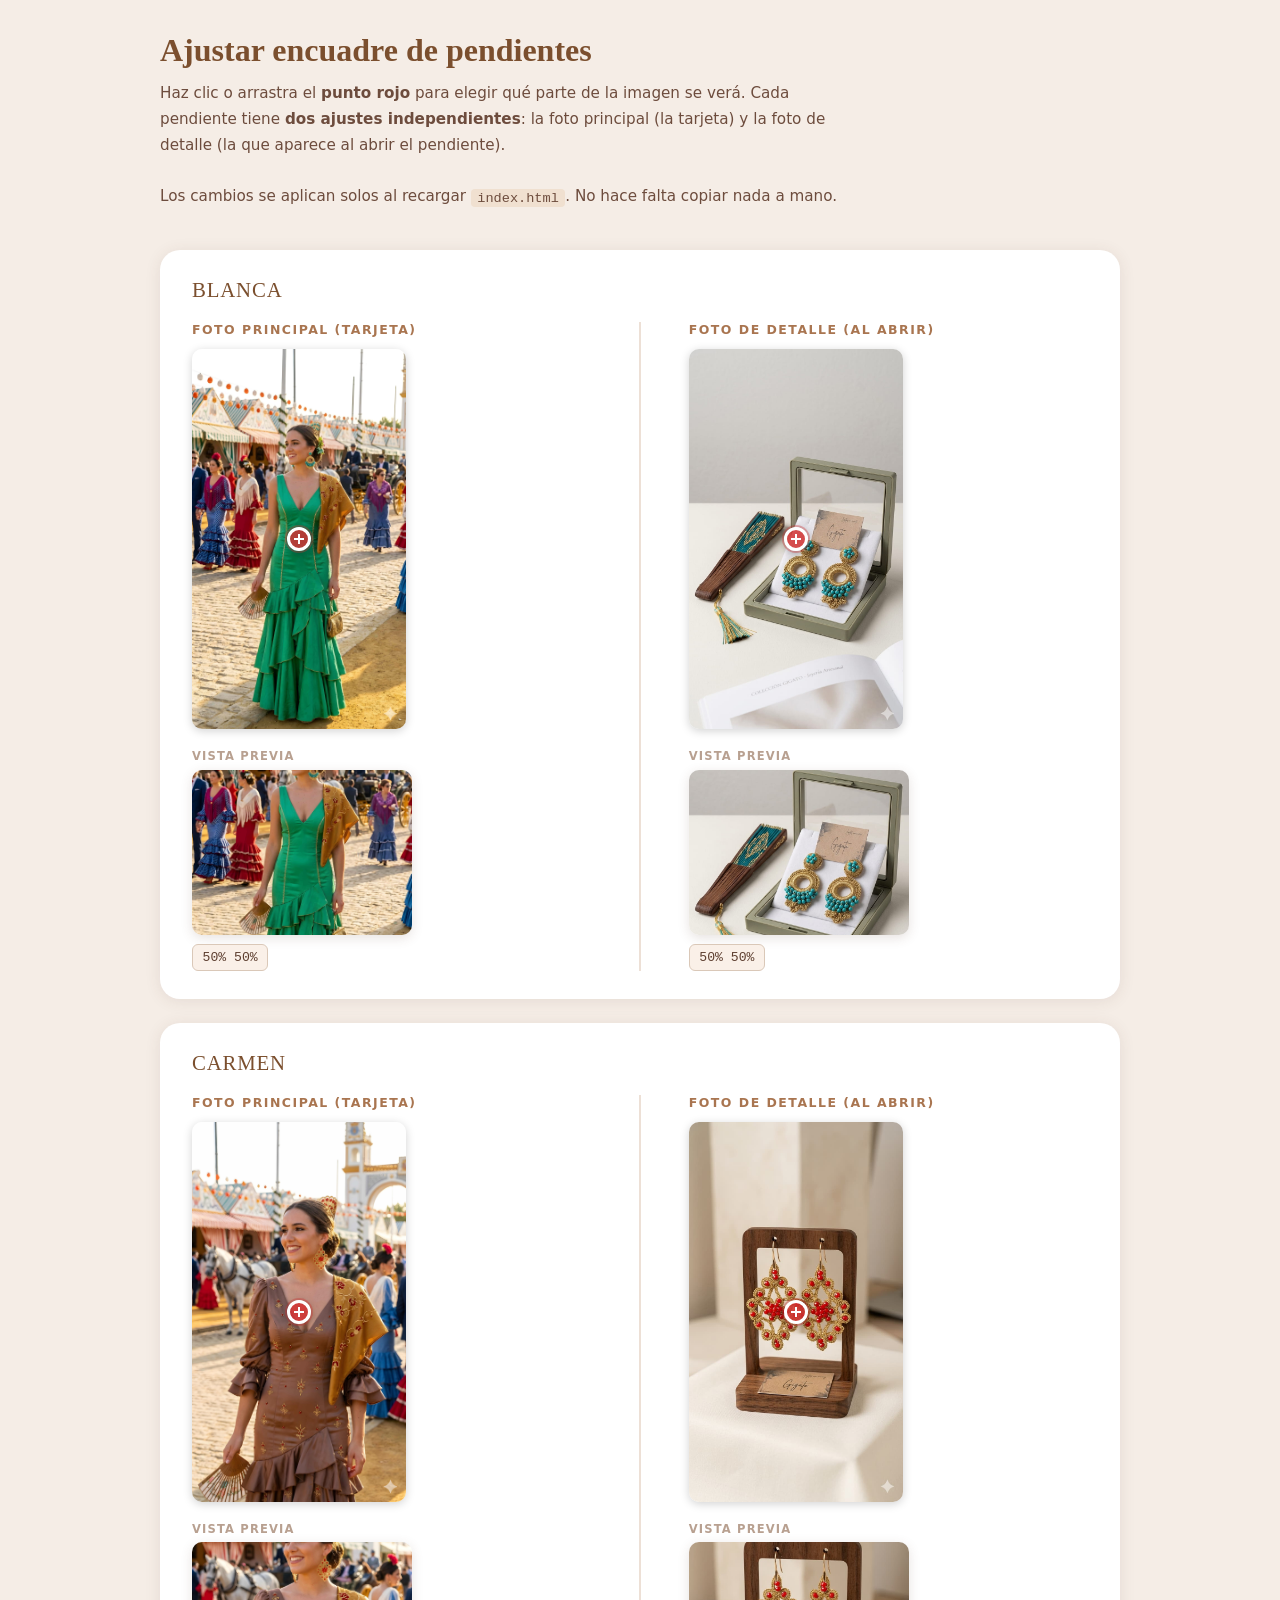
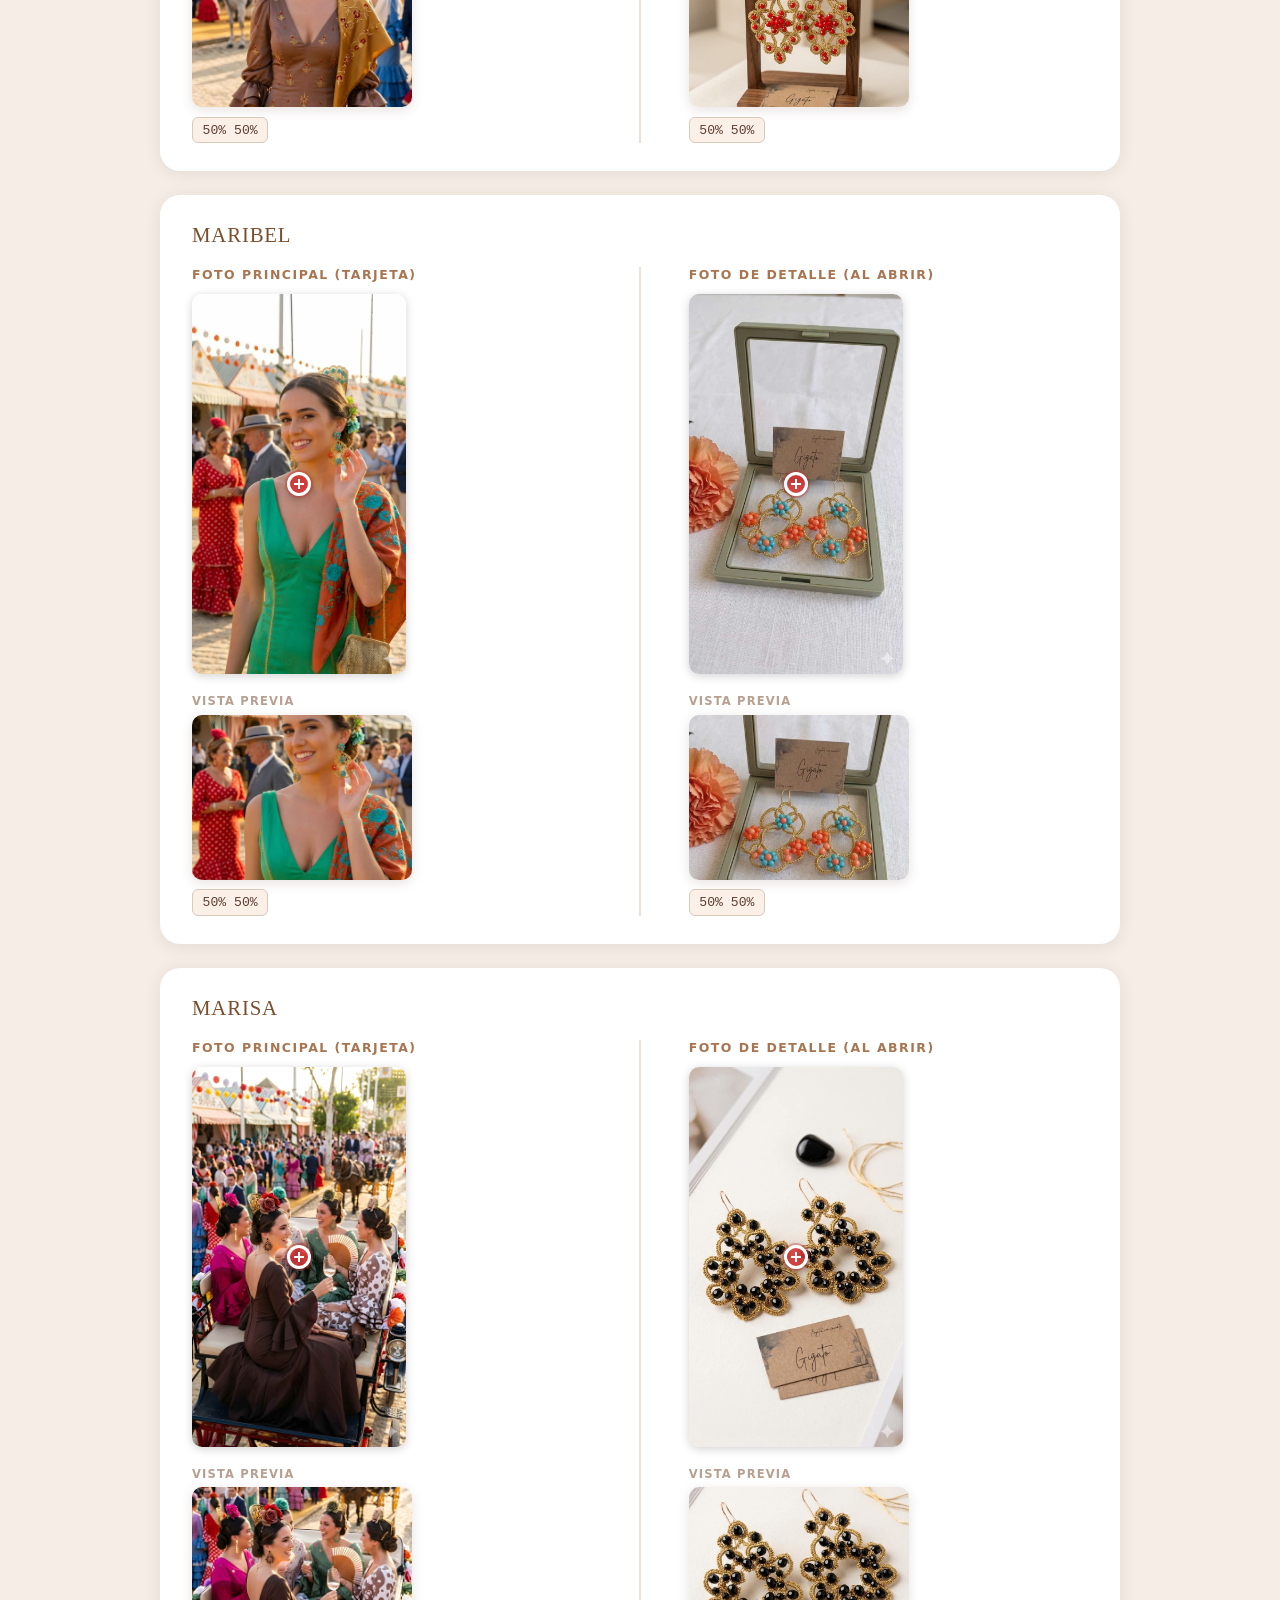
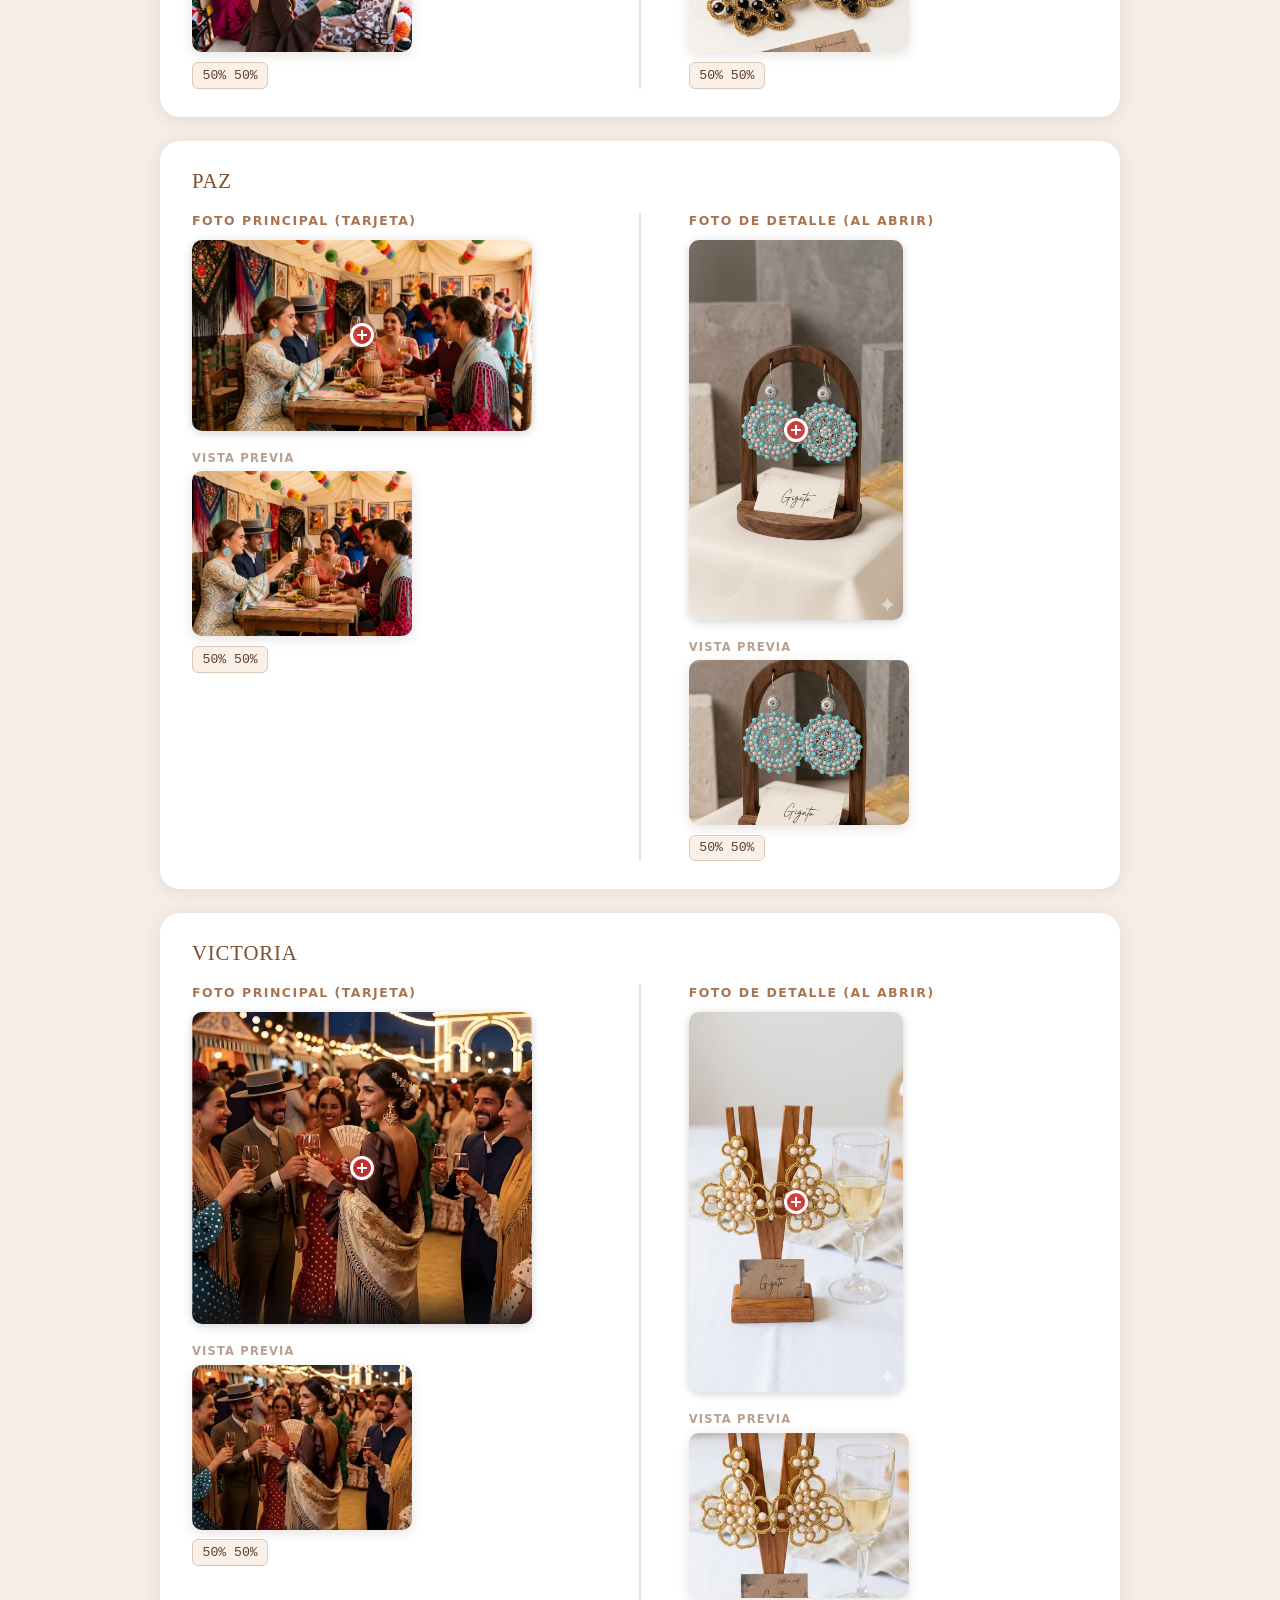
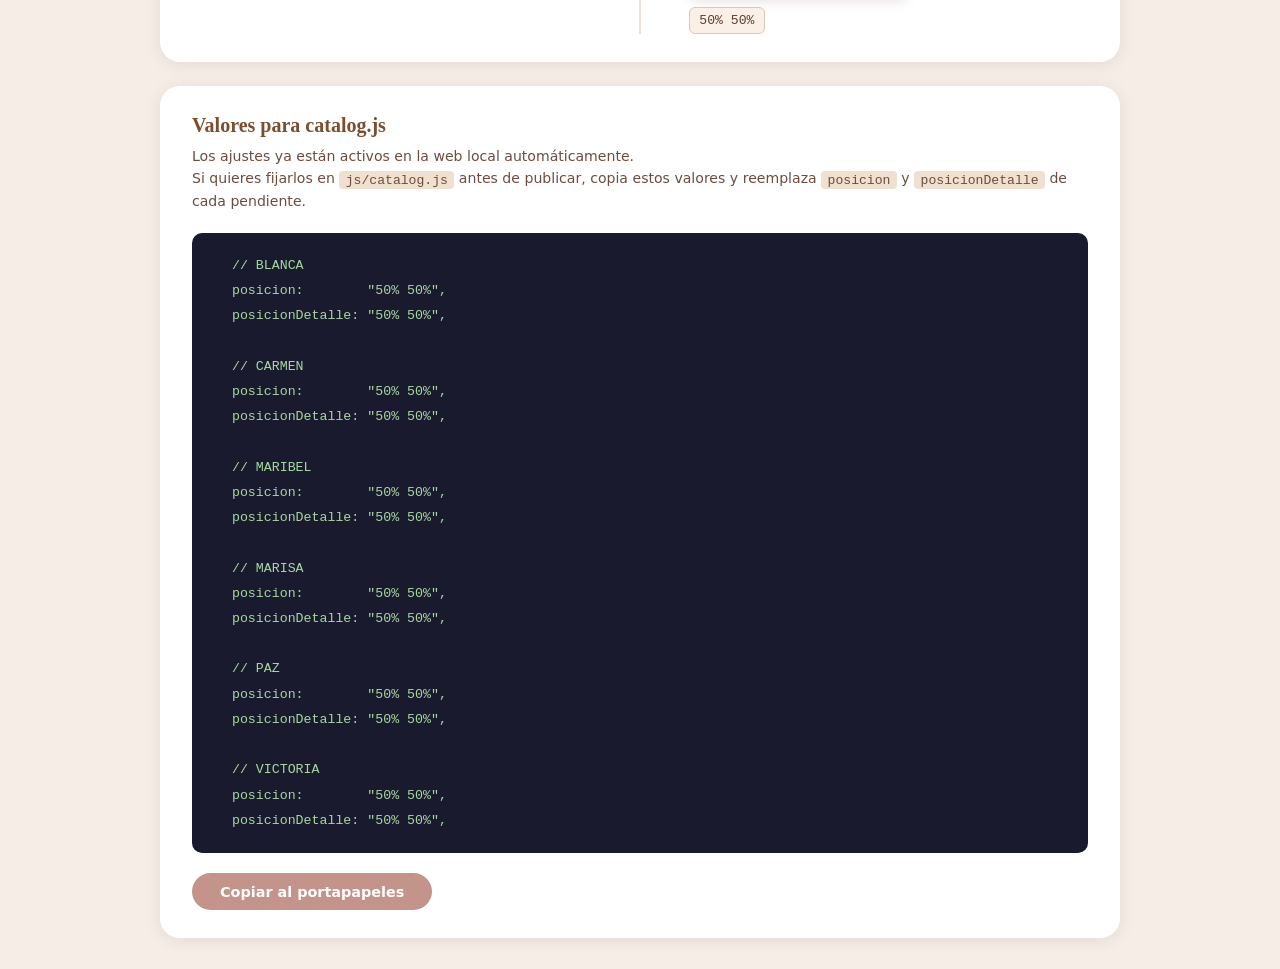
==== ajustar-fotos.html @ 1a67df6b "V1. Añadido pendientes, cambio de precios" ====
<!DOCTYPE html>
<html lang="es">
<head>
  <meta charset="UTF-8" />
  <meta name="viewport" content="width=device-width, initial-scale=1.0" />
  <title>Ajustar encuadre — Pendientes</title>
  <style>
    * { box-sizing: border-box; margin: 0; padding: 0; }

    body {
      font-family: system-ui, -apple-system, sans-serif;
      background: #f5ede6;
      color: #3a2416;
      padding: 2rem 1.5rem;
    }

    .cabecera {
      max-width: 960px;
      margin: 0 auto 2.5rem;
    }
    .cabecera h1 {
      font-family: Georgia, serif;
      font-size: 2rem;
      color: #7b4f2e;
      margin-bottom: 0.75rem;
    }
    .cabecera p {
      color: #6d4c3d;
      font-size: 0.95rem;
      line-height: 1.7;
      max-width: 680px;
    }
    .cabecera code {
      background: #f0e0d0;
      padding: 0.1rem 0.4rem;
      border-radius: 4px;
      font-size: 0.85rem;
    }

    /* ── Bloque por pendiente ──────────────────────────────── */
    .pendiente-bloque {
      background: white;
      border-radius: 20px;
      padding: 1.75rem 2rem;
      margin: 0 auto 1.5rem;
      max-width: 960px;
      box-shadow: 0 2px 16px rgba(92,61,46,0.1);
    }
    .pendiente-nombre {
      font-family: Georgia, serif;
      font-size: 1.3rem;
      color: #7b4f2e;
      margin-bottom: 1.25rem;
      letter-spacing: 0.04em;
    }

    /* Fila de las dos imágenes */
    .imagenes-fila {
      display: flex;
      gap: 2.5rem;
      flex-wrap: wrap;
    }
    .imagen-bloque {
      flex: 1;
      min-width: 260px;
    }
    .imagen-titulo {
      font-size: 0.78rem;
      font-weight: 700;
      text-transform: uppercase;
      letter-spacing: 0.12em;
      color: #a97550;
      margin-bottom: 0.75rem;
    }

    /* Layout focal + preview en columna */
    .imagen-layout {
      display: flex;
      gap: 1.25rem;
      align-items: flex-start;
      flex-wrap: wrap;
    }

    /* Área de enfoque */
    .focal-area {
      position: relative;
      cursor: crosshair;
      border-radius: 10px;
      overflow: hidden;
      box-shadow: 0 2px 10px rgba(0,0,0,0.18);
      display: inline-block;
      user-select: none;
      flex-shrink: 0;
    }
    .focal-area img {
      display: block;
      max-width: 340px;
      max-height: 380px;
      width: auto;
      height: auto;
      pointer-events: none;
      user-select: none;
      -webkit-user-drag: none;
    }
    .focal-point {
      position: absolute;
      width: 24px;
      height: 24px;
      border-radius: 50%;
      background: rgba(210, 50, 50, 0.85);
      border: 3px solid white;
      box-shadow: 0 0 0 2px rgba(210,50,50,0.35), 0 2px 8px rgba(0,0,0,0.35);
      transform: translate(-50%, -50%);
      pointer-events: none;
    }
    .focal-point::before,
    .focal-point::after {
      content: '';
      position: absolute;
      background: white;
      top: 50%; left: 50%;
    }
    .focal-point::before { width: 2px; height: 10px; transform: translate(-50%,-50%); }
    .focal-point::after  { width: 10px; height: 2px; transform: translate(-50%,-50%); }

    /* Vista previa */
    .preview-col { flex-shrink: 0; }
    .preview-label {
      font-size: 0.72rem;
      font-weight: 700;
      text-transform: uppercase;
      letter-spacing: 0.1em;
      color: #b8a090;
      margin-bottom: 0.4rem;
    }
    .preview-card {
      width: 220px;
      height: 165px; /* 4:3 */
      border-radius: 10px;
      overflow: hidden;
      box-shadow: 0 3px 12px rgba(92,61,46,0.15);
    }
    .preview-card img {
      width: 100%;
      height: 100%;
      object-fit: cover;
      pointer-events: none;
      -webkit-user-drag: none;
    }
    .valor-display {
      margin-top: 0.6rem;
      font-family: 'Courier New', monospace;
      font-size: 0.82rem;
      background: #faf0e8;
      border: 1.5px solid #dac8b8;
      padding: 0.3rem 0.6rem;
      border-radius: 6px;
      color: #5c3d2e;
      display: inline-block;
    }

    /* ── Panel de exportación ──────────────────────────────── */
    .export-panel {
      background: white;
      border-radius: 20px;
      padding: 1.75rem 2rem;
      max-width: 960px;
      margin: 0 auto;
      box-shadow: 0 2px 16px rgba(92,61,46,0.1);
    }
    .export-panel h2 {
      font-family: Georgia, serif;
      color: #7b4f2e;
      font-size: 1.25rem;
      margin-bottom: 0.5rem;
    }
    .export-panel .nota {
      color: #6d4c3d;
      font-size: 0.88rem;
      line-height: 1.6;
      margin-bottom: 1.25rem;
    }
    .export-panel .nota code {
      background: #f0e0d0;
      padding: 0.1rem 0.4rem;
      border-radius: 4px;
      font-size: 0.82rem;
    }
    pre {
      background: #1a1a2e;
      color: #a8d8a0;
      padding: 1.25rem 1.5rem;
      border-radius: 10px;
      font-family: 'Courier New', monospace;
      font-size: 0.83rem;
      line-height: 1.9;
      overflow-x: auto;
      margin-bottom: 1.25rem;
    }
    .btn-copiar {
      background: #c4948a;
      color: white;
      border: none;
      padding: 0.65rem 1.75rem;
      border-radius: 50px;
      font-size: 0.9rem;
      font-weight: 600;
      cursor: pointer;
      transition: background 0.2s;
      font-family: inherit;
    }
    .btn-copiar:hover { background: #7b4f2e; }
    .btn-copiar.copiado { background: #4caa6e; }

    .divisor {
      border: none;
      border-top: 1.5px solid #ede0d6;
      margin: 1.5rem 0;
    }
  </style>
</head>
<body>

  <div class="cabecera">
    <h1>Ajustar encuadre de pendientes</h1>
    <p>
      Haz clic o arrastra el <strong>punto rojo</strong> para elegir qué parte de la imagen se verá.
      Cada pendiente tiene <strong>dos ajustes independientes</strong>: la foto principal (la tarjeta)
      y la foto de detalle (la que aparece al abrir el pendiente).<br><br>
      Los cambios se aplican solos al recargar <code>index.html</code>. No hace falta copiar nada a mano.
    </p>
  </div>

  <div id="contenedor"></div>

  <div class="export-panel">
    <h2>Valores para catalog.js</h2>
    <p class="nota">
      Los ajustes ya están activos en la web local automáticamente.<br>
      Si quieres fijarlos en <code>js/catalog.js</code> antes de publicar,
      copia estos valores y reemplaza <code>posicion</code> y <code>posicionDetalle</code> de cada pendiente.
    </p>
    <pre id="export-pre"></pre>
    <button class="btn-copiar" id="btn-copiar" onclick="copiarValores()">
      Copiar al portapapeles
    </button>
  </div>

  <script>
    const PENDIENTES = [
      { id: "blanca",   nombre: "BLANCA",
        main:    "images/pendientes/P.Blanca-main.jpg",
        detalle: "images/pendientes/P.Blanca-detalle.jpg" },
      { id: "carmen",   nombre: "CARMEN",
        main:    "images/pendientes/P.Carmen-main.jpg",
        detalle: "images/pendientes/P.Carmen-detalle.jpg" },
      { id: "maribel",  nombre: "MARIBEL",
        main:    "images/pendientes/P.Maribel-main.jpg",
        detalle: "images/pendientes/P.Maribel-detalle.jpg" },
      { id: "marisa",   nombre: "MARISA",
        main:    "images/pendientes/P.Marisa-main.jpg",
        detalle: "images/pendientes/P.Marisa-detalle.jpg" },
      { id: "paz",      nombre: "PAZ",
        main:    "images/pendientes/P.Paz-main.jpg",
        detalle: "images/pendientes/P.Paz-detalle.jpg" },
      { id: "victoria", nombre: "VICTORIA",
        main:    "images/pendientes/P.Victoria-main.jpg",
        detalle: "images/pendientes/P.Victoria-detalle.jpg" },
    ];

    // ── Almacenamiento ─────────────────────────────────────────────────────
    const KEY = "posiciones_pendientes_v1";
    const datos = JSON.parse(localStorage.getItem(KEY) || "{}");

    function cargar(key) {
      return datos[key] || { fx: 50, fy: 50 };
    }
    function guardar(key, fx, fy) {
      datos[key] = { fx, fy };
      localStorage.setItem(KEY, JSON.stringify(datos));
    }

    function posStr(key) {
      const { fx, fy } = datos[key] || { fx: 50, fy: 50 };
      return `${Math.round(fx)}% ${Math.round(fy)}%`;
    }

    // ── Panel de exportación ───────────────────────────────────────────────
    function actualizarExport() {
      const lineas = PENDIENTES.flatMap(p => [
        `  // ${p.nombre}`,
        `  posicion:        "${posStr(p.id)}",`,
        `  posicionDetalle: "${posStr(p.id + '_detalle')}",`,
        '',
      ]);
      document.getElementById("export-pre").textContent = lineas.join("\n");
    }

    // ── Crear bloque de ajuste para una imagen ─────────────────────────────
    function crearAjuste(contenedor, storageKey, srcImagen, labelTipo) {
      const pos = cargar(storageKey);

      const wrap = document.createElement("div");
      wrap.className = "imagen-bloque";
      wrap.innerHTML = `
        <div class="imagen-titulo">${labelTipo}</div>
        <div class="imagen-layout">
          <div class="focal-area">
            <img class="focal-img" src="${srcImagen}" alt="" />
            <div class="focal-point"></div>
          </div>
          <div class="preview-col">
            <div class="preview-label">Vista previa</div>
            <div class="preview-card">
              <img class="preview-img" src="${srcImagen}" alt="" />
            </div>
            <div class="valor-display">${posStr(storageKey)}</div>
          </div>
        </div>
      `;
      contenedor.appendChild(wrap);

      // Usar querySelector dentro de wrap — así no depende de que esté en el DOM principal
      const focalArea  = wrap.querySelector(".focal-area");
      const dot        = wrap.querySelector(".focal-point");
      const previewImg = wrap.querySelector(".preview-img");
      const valorEl    = wrap.querySelector(".valor-display");
      const imgEl      = wrap.querySelector(".focal-img");

      function aplicar(fx, fy) {
        fx = Math.max(0, Math.min(100, fx));
        fy = Math.max(0, Math.min(100, fy));
        guardar(storageKey, fx, fy);
        dot.style.left = `${fx}%`;
        dot.style.top  = `${fy}%`;
        previewImg.style.objectPosition = posStr(storageKey);
        valorEl.textContent = posStr(storageKey);
        actualizarExport();
      }

      const init = () => aplicar(pos.fx, pos.fy);
      if (imgEl.complete) init(); else imgEl.addEventListener("load", init);

      function coords(e) {
        const r = focalArea.getBoundingClientRect();
        const cx = e.touches ? e.touches[0].clientX : e.clientX;
        const cy = e.touches ? e.touches[0].clientY : e.clientY;
        return { fx: (cx - r.left) / r.width * 100, fy: (cy - r.top) / r.height * 100 };
      }

      let drag = false;
      focalArea.addEventListener("mousedown",  e => { drag = true;  const {fx,fy} = coords(e); aplicar(fx,fy); e.preventDefault(); });
      document.addEventListener("mousemove",   e => { if (!drag) return; const {fx,fy} = coords(e); aplicar(fx,fy); });
      document.addEventListener("mouseup",     () => { drag = false; });
      focalArea.addEventListener("touchstart", e => { drag = true;  const {fx,fy} = coords(e); aplicar(fx,fy); e.preventDefault(); }, { passive: false });
      document.addEventListener("touchmove",   e => { if (!drag) return; const {fx,fy} = coords(e); aplicar(fx,fy); }, { passive: true });
      document.addEventListener("touchend",    () => { drag = false; });
    }

    // ── Crear bloque por pendiente ─────────────────────────────────────────
    function crearBloque(p) {
      const bloque = document.createElement("div");
      bloque.className = "pendiente-bloque";

      const titulo = document.createElement("div");
      titulo.className = "pendiente-nombre";
      titulo.textContent = p.nombre;
      bloque.appendChild(titulo);

      const fila = document.createElement("div");
      fila.className = "imagenes-fila";
      bloque.appendChild(fila);

      crearAjuste(fila, p.id,              p.main,    "Foto principal (tarjeta)");

      const divisor = document.createElement("div");
      divisor.style.cssText = "width:1.5px;background:#ede0d6;flex-shrink:0;align-self:stretch;margin:0 0.5rem";
      fila.appendChild(divisor);

      crearAjuste(fila, p.id + "_detalle", p.detalle, "Foto de detalle (al abrir)");

      document.getElementById("contenedor").appendChild(bloque);
    }

    // ── Copiar ─────────────────────────────────────────────────────────────
    function copiarValores() {
      navigator.clipboard.writeText(document.getElementById("export-pre").textContent).then(() => {
        const btn = document.getElementById("btn-copiar");
        btn.textContent = "¡Copiado!";
        btn.classList.add("copiado");
        setTimeout(() => { btn.textContent = "Copiar al portapapeles"; btn.classList.remove("copiado"); }, 2500);
      });
    }

    // ── Arrancar ───────────────────────────────────────────────────────────
    PENDIENTES.forEach(crearBloque);
    actualizarExport();
  </script>

</body>
</html>
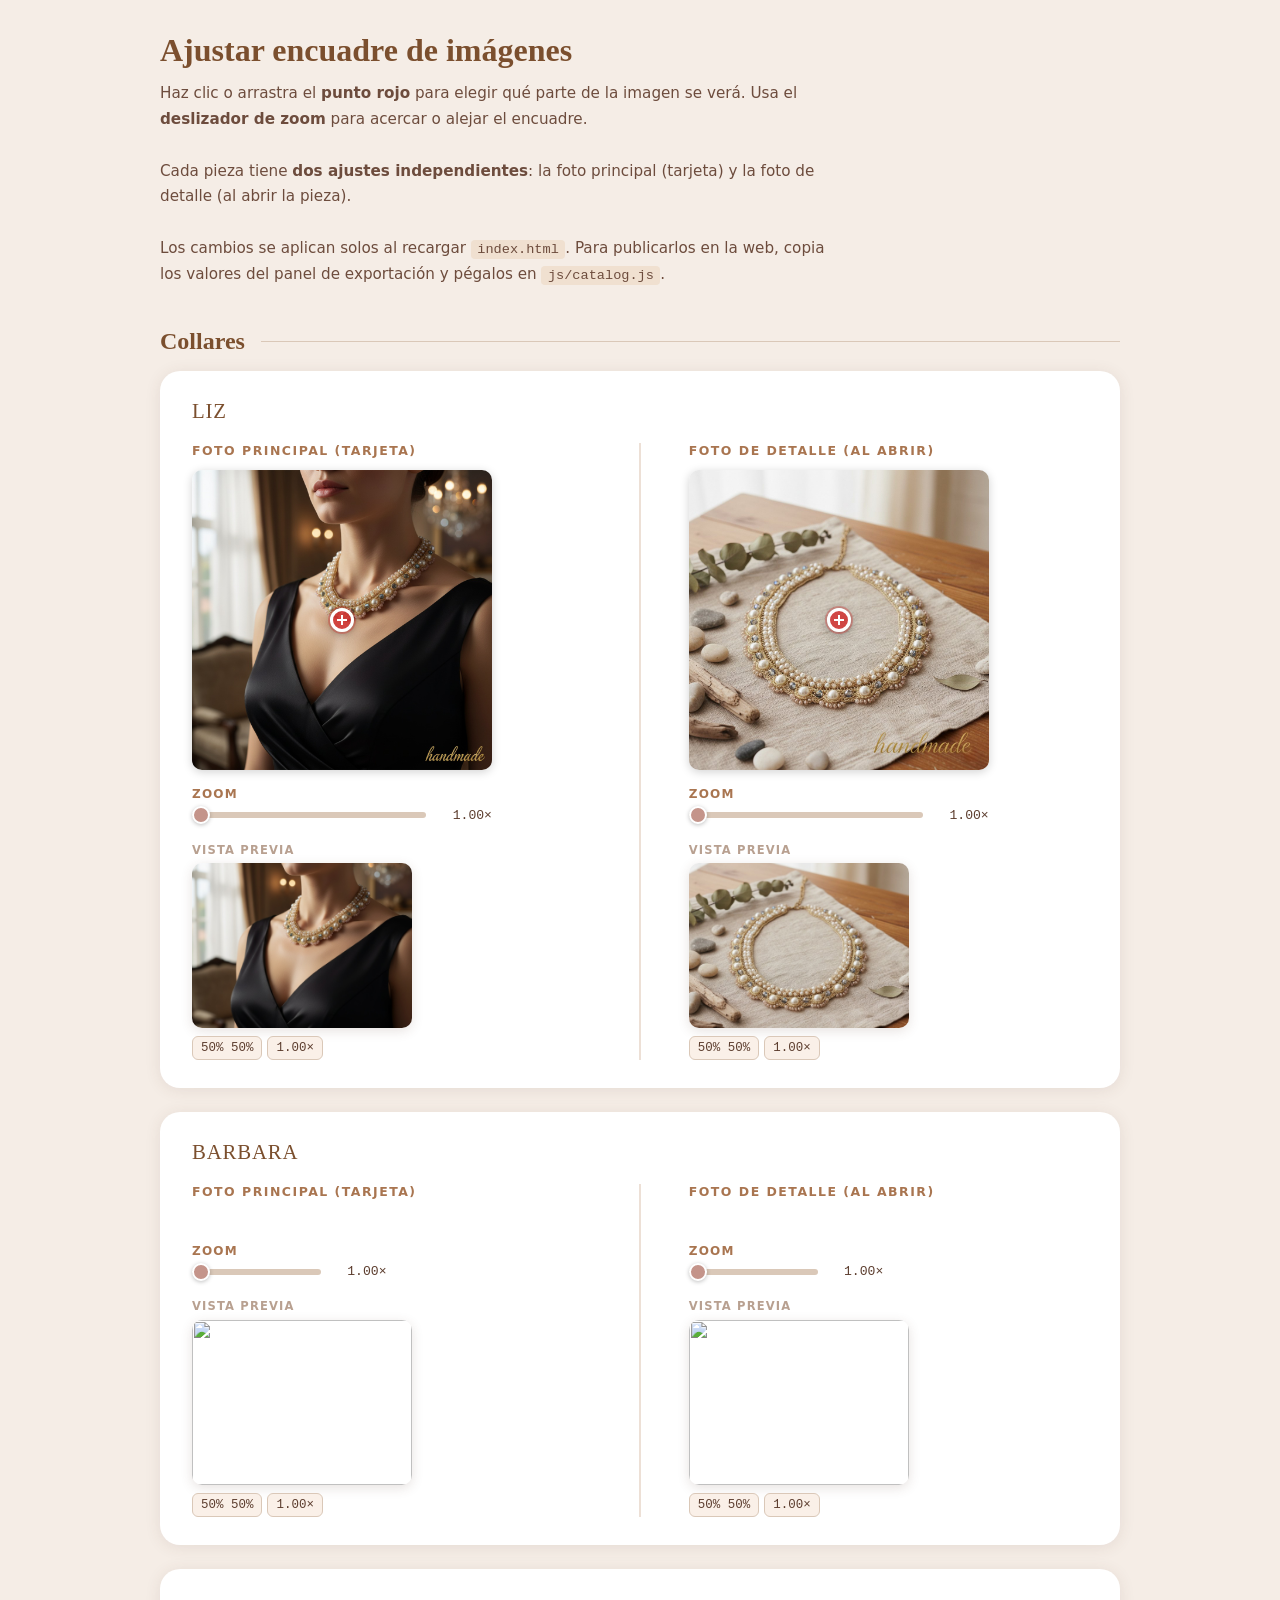
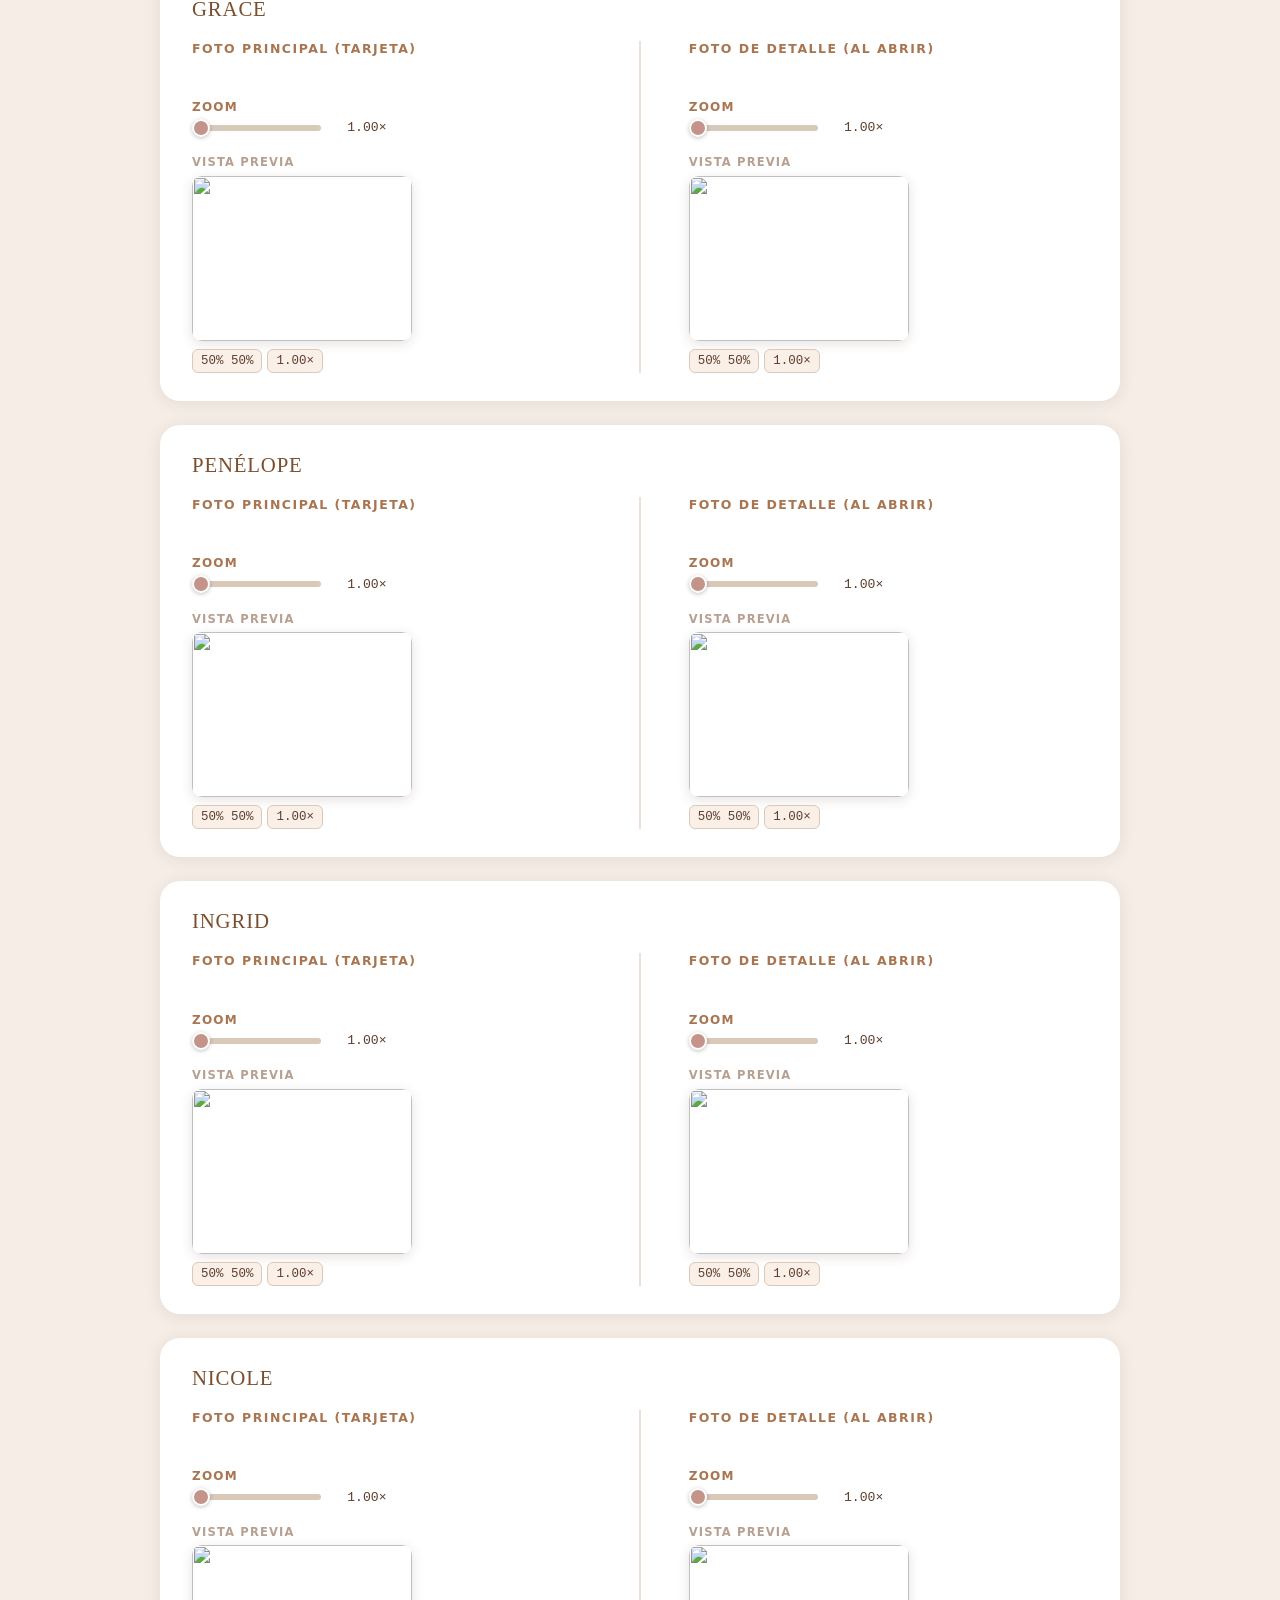
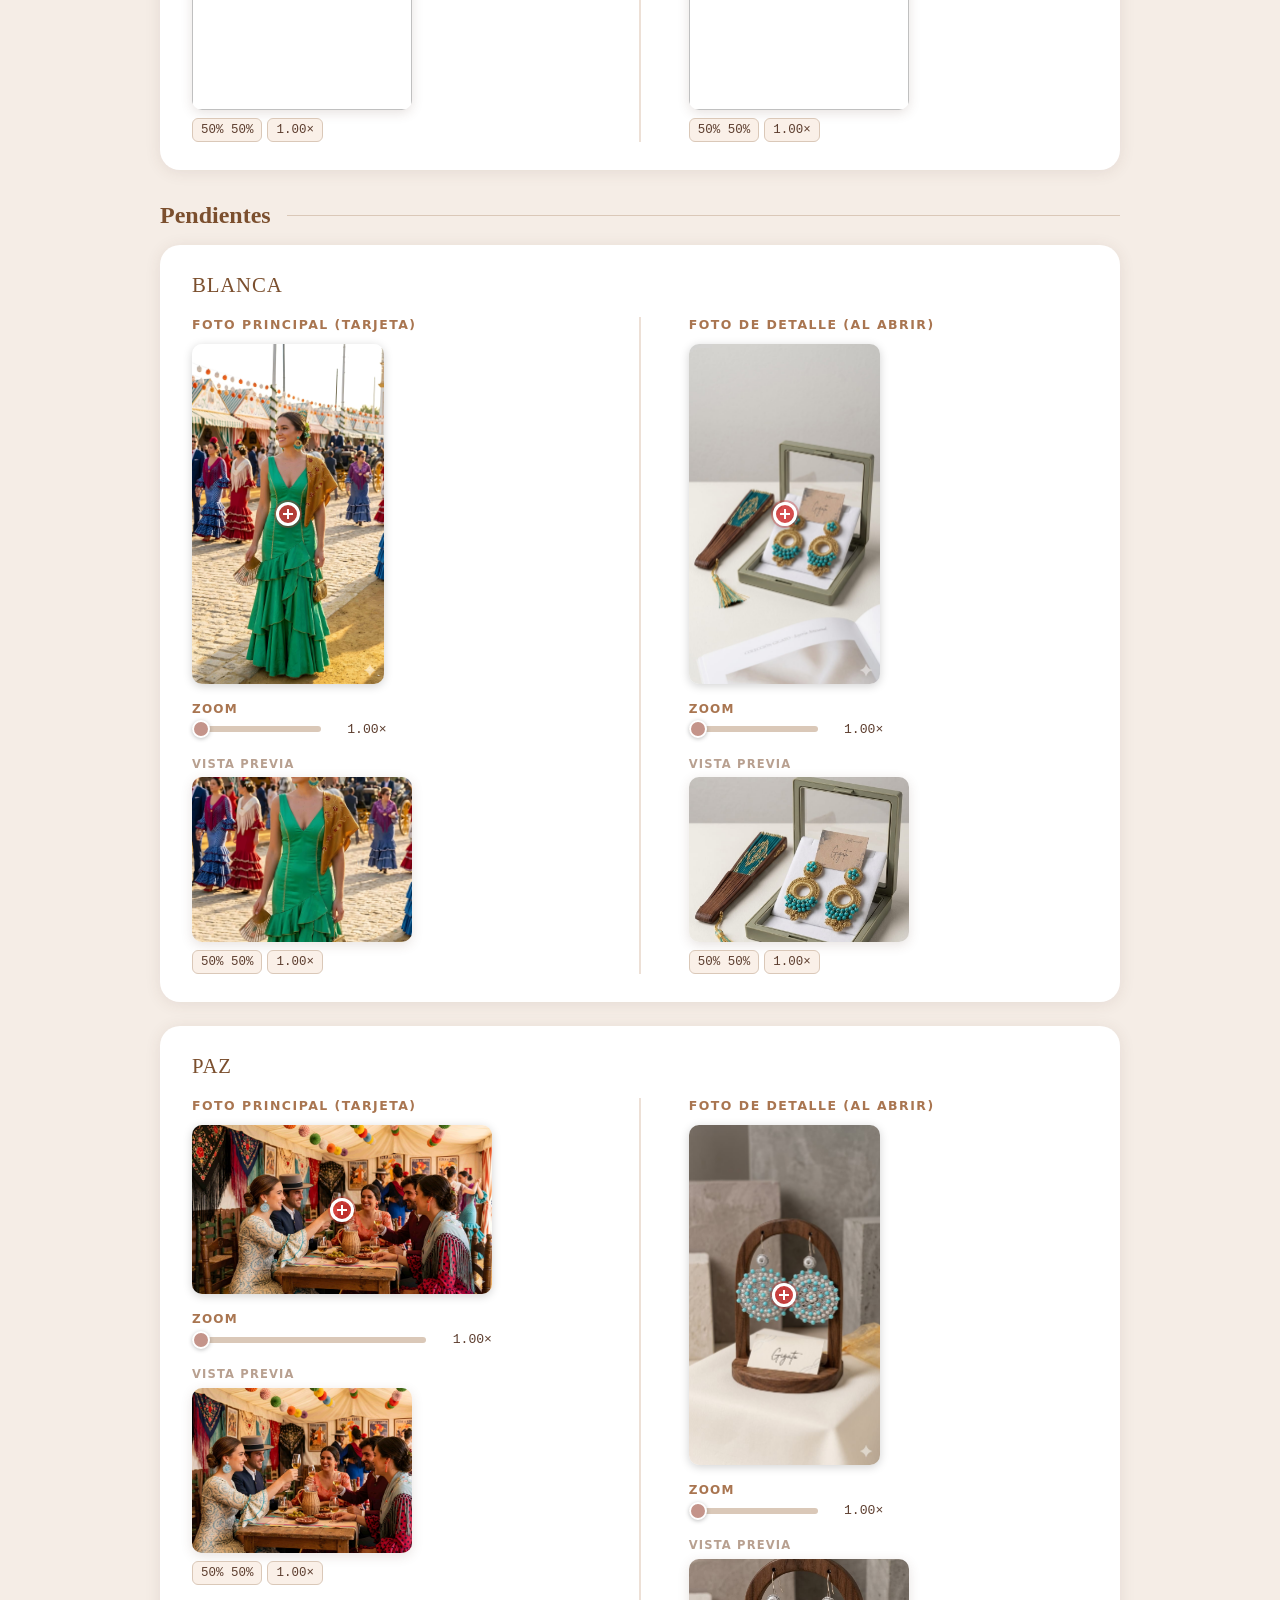
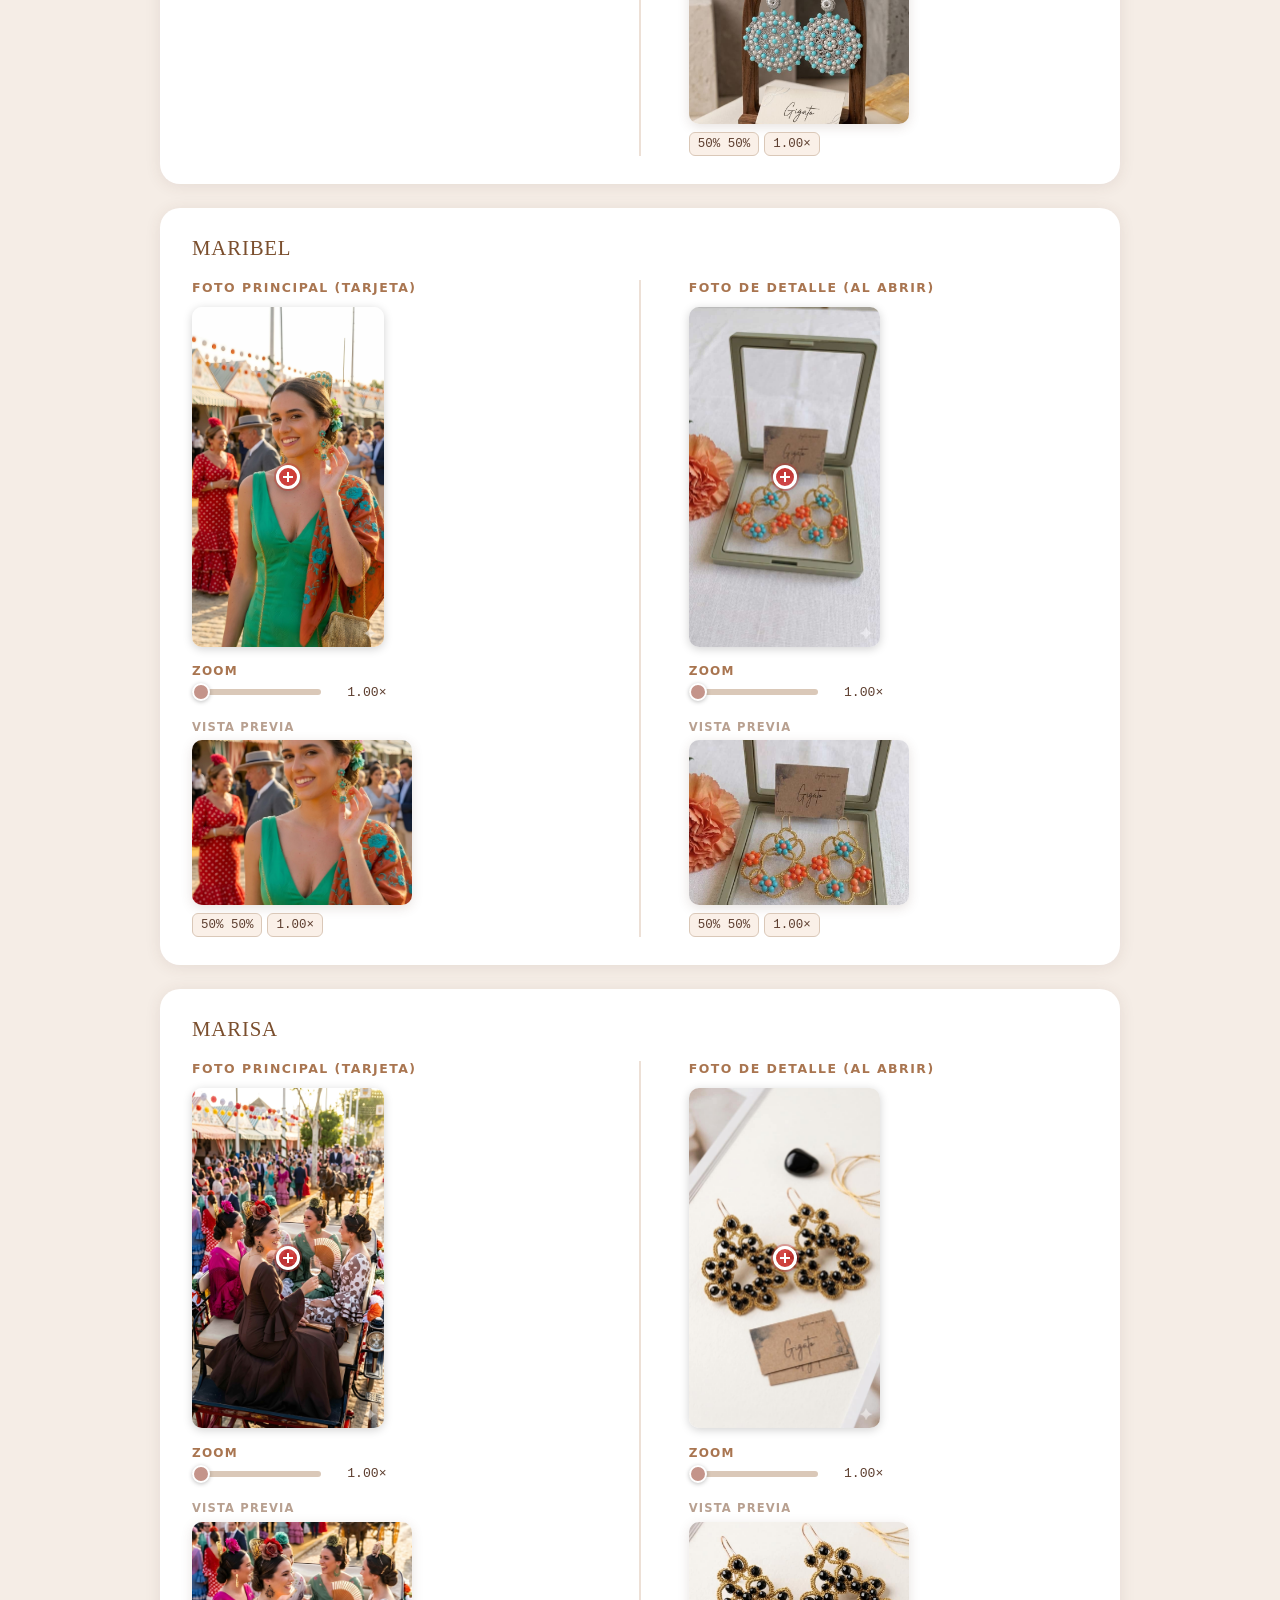
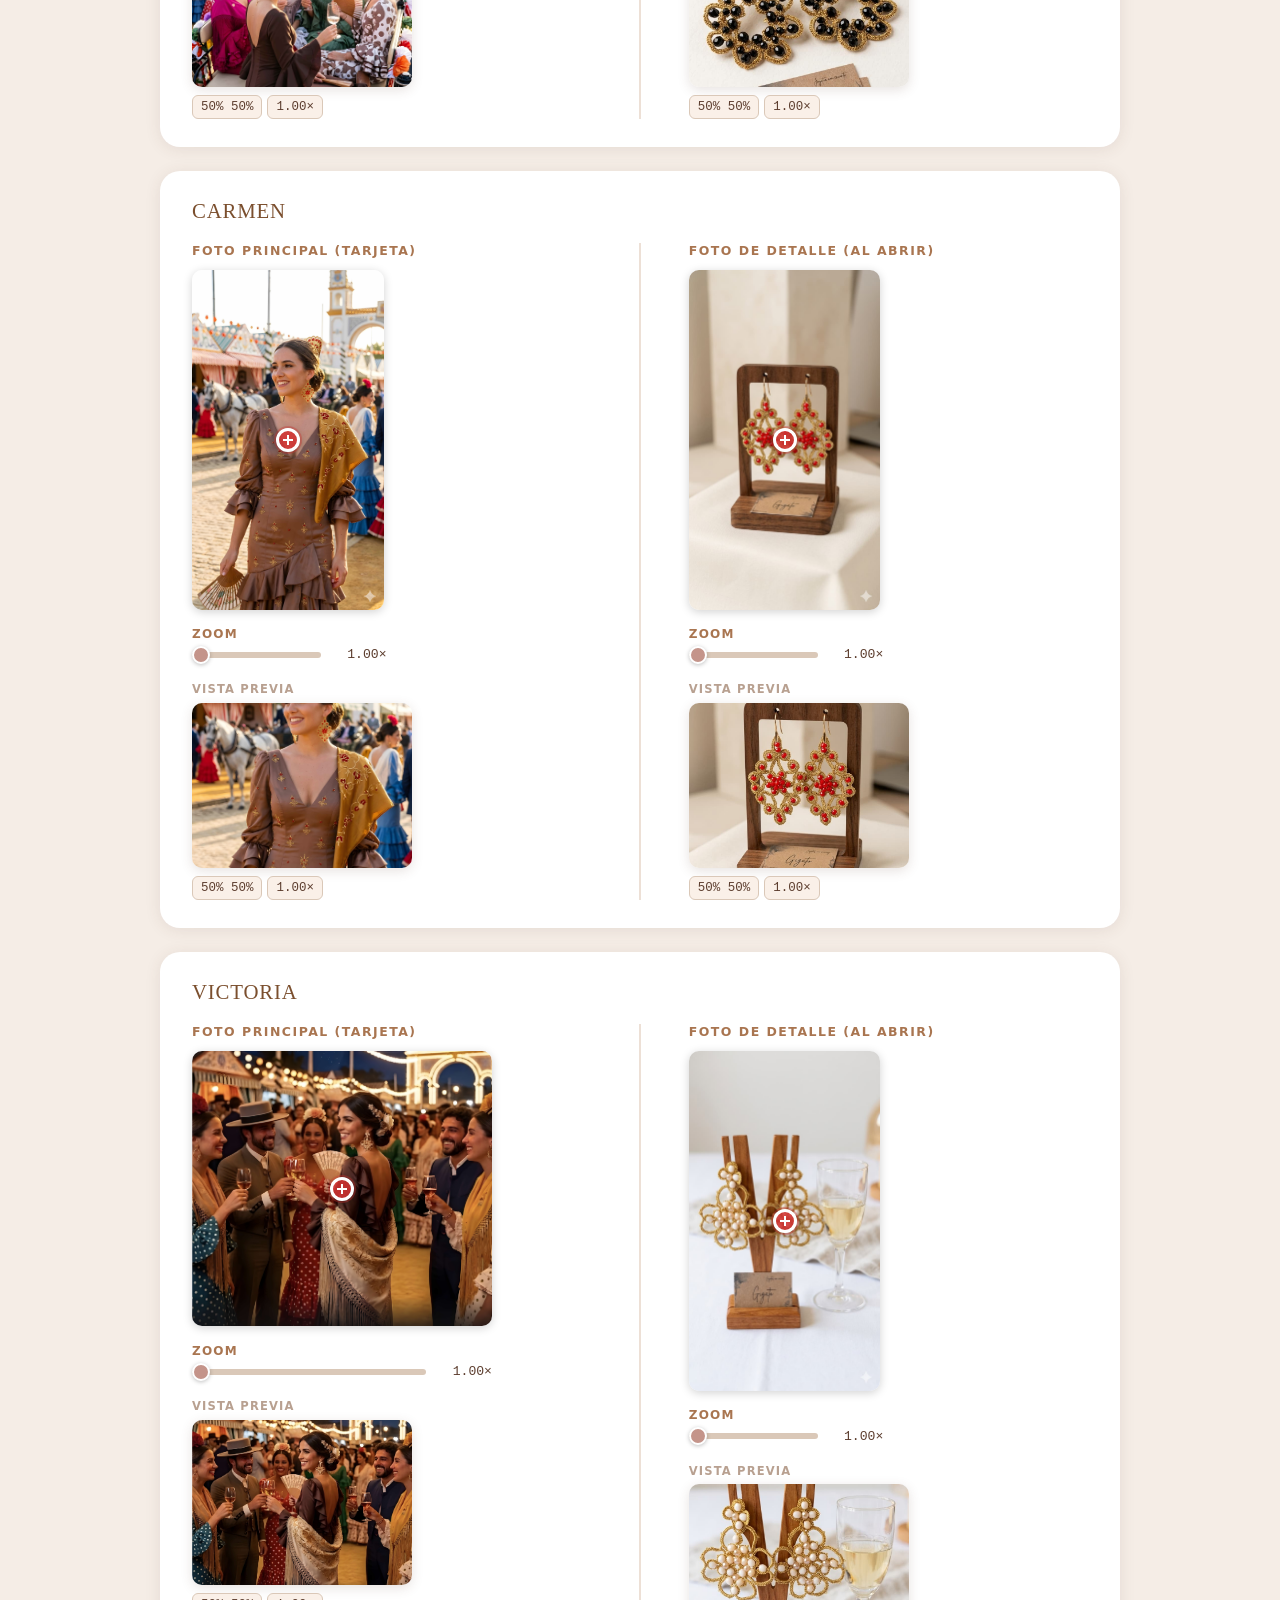
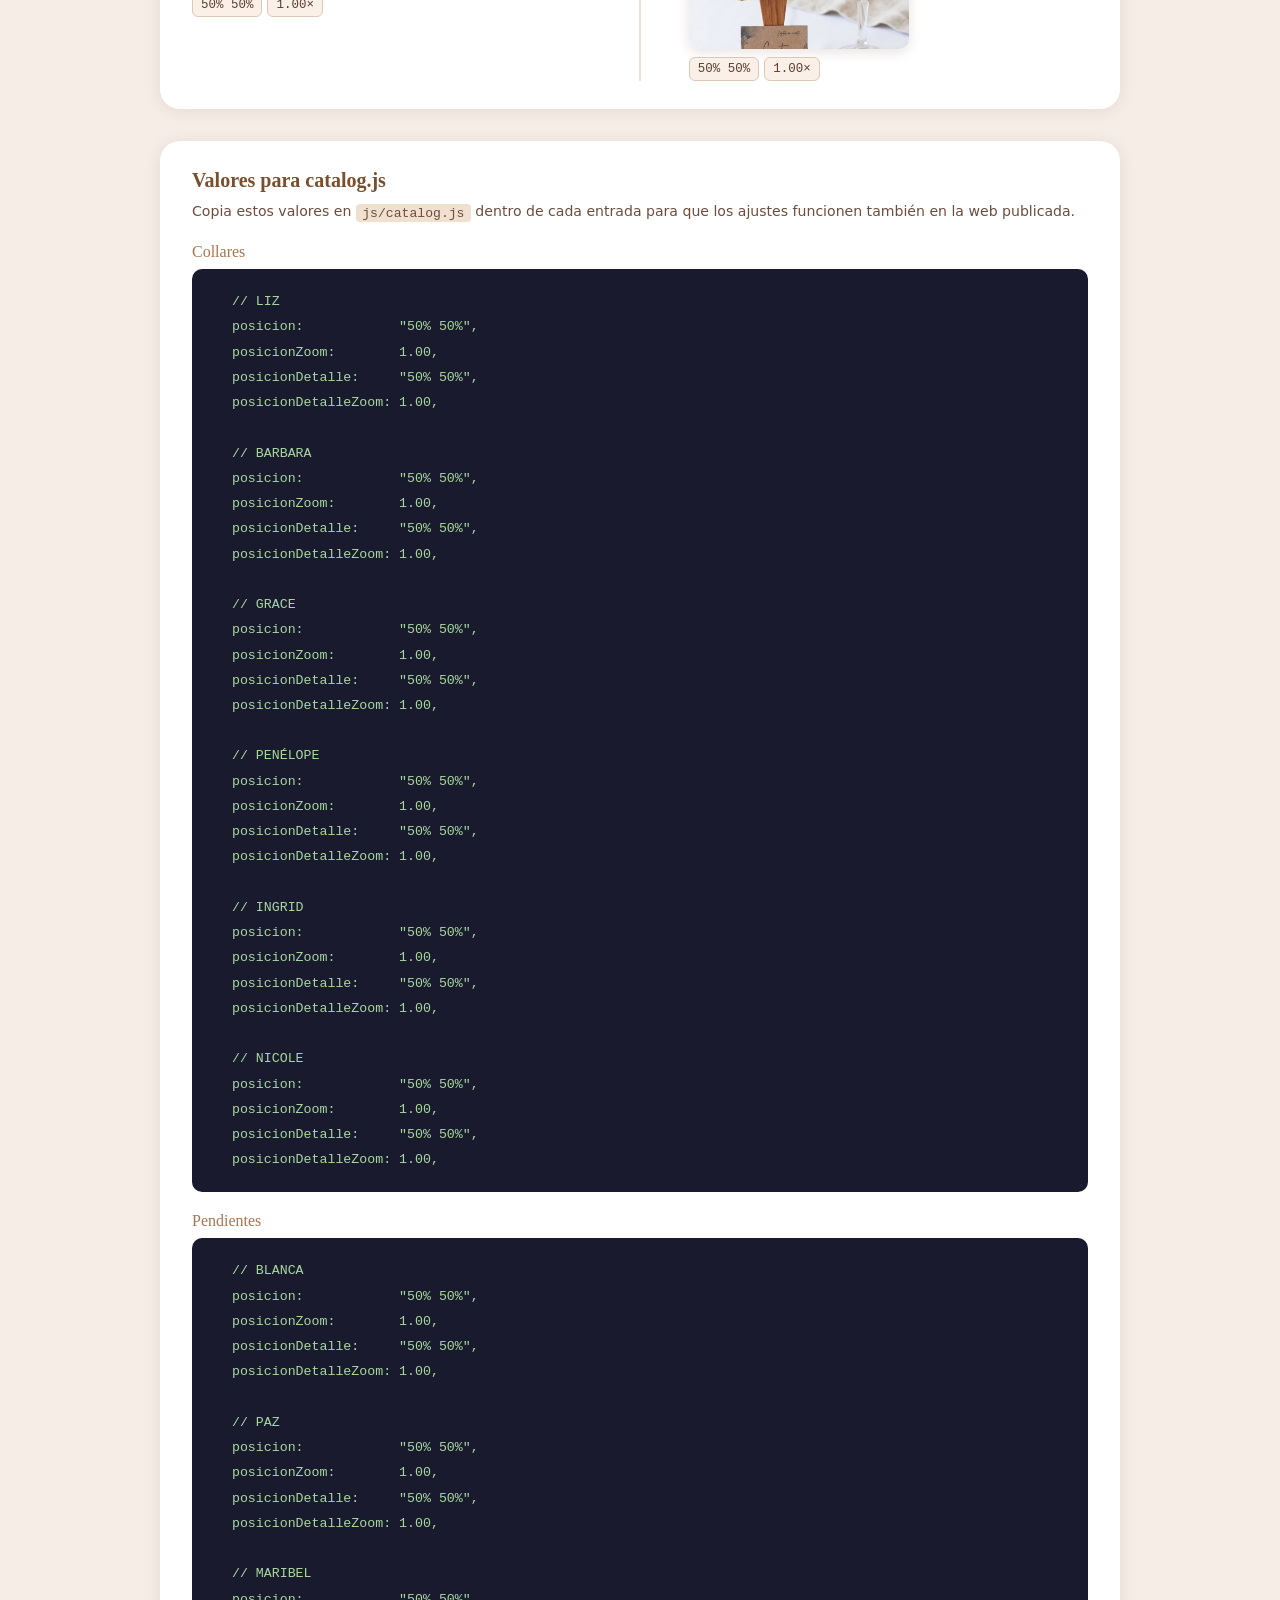
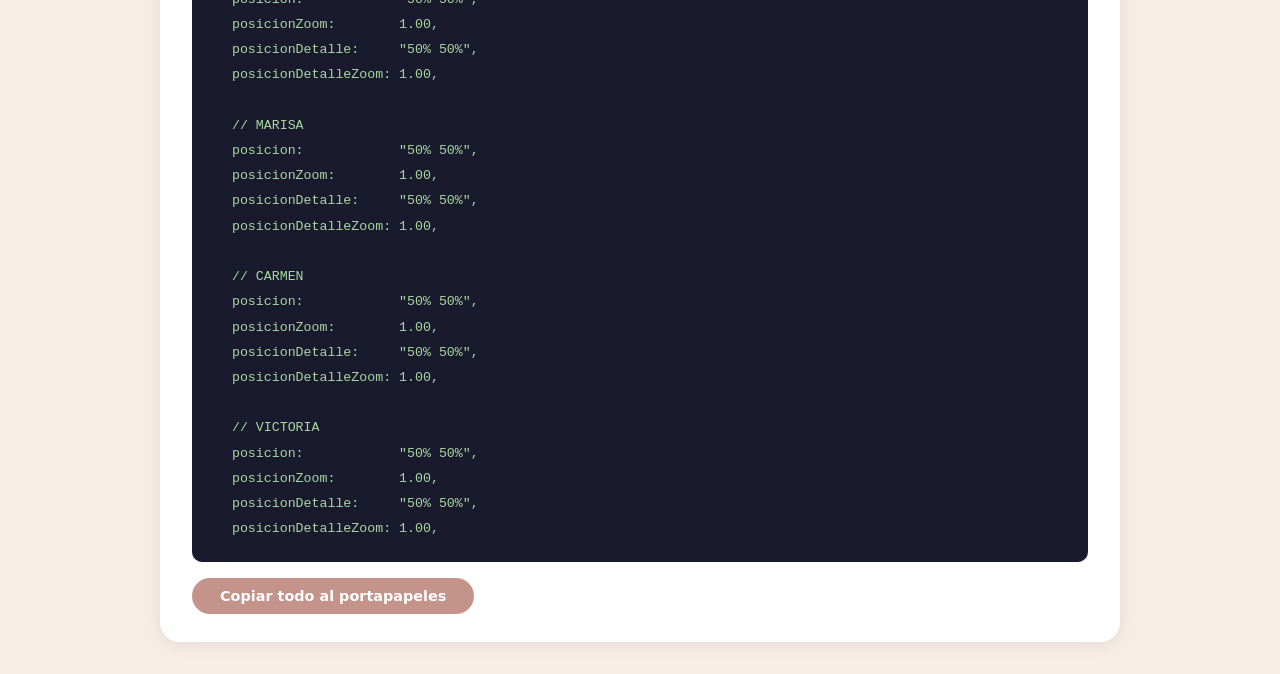
==== commit 13040d92: "Añadido penelope-main enfocado en el busto Wip ajustar-foto con ampliación de tamaño y añadido colla" ====
--- a/ajustar-fotos.html
+++ b/ajustar-fotos.html
@@ -3,7 +3,7 @@
 <head>
   <meta charset="UTF-8" />
   <meta name="viewport" content="width=device-width, initial-scale=1.0" />
-  <title>Ajustar encuadre — Pendientes</title>
+  <title>Ajustar encuadre — Collares y Pendientes</title>
   <style>
     * { box-sizing: border-box; margin: 0; padding: 0; }
 
@@ -37,8 +37,29 @@
       font-size: 0.85rem;
     }
 
-    /* ── Bloque por pendiente ──────────────────────────────── */
-    .pendiente-bloque {
+    /* ── Cabecera de sección ──────────────────────────────── */
+    .seccion-header {
+      max-width: 960px;
+      margin: 2rem auto 1rem;
+      display: flex;
+      align-items: center;
+      gap: 1rem;
+    }
+    .seccion-header h2 {
+      font-family: Georgia, serif;
+      font-size: 1.5rem;
+      color: #7b4f2e;
+      white-space: nowrap;
+    }
+    .seccion-header::after {
+      content: '';
+      flex: 1;
+      height: 1.5px;
+      background: #dac8b8;
+    }
+
+    /* ── Bloque por pieza ──────────────────────────────────── */
+    .pieza-bloque {
       background: white;
       border-radius: 20px;
       padding: 1.75rem 2rem;
@@ -46,7 +67,7 @@
       max-width: 960px;
       box-shadow: 0 2px 16px rgba(92,61,46,0.1);
     }
-    .pendiente-nombre {
+    .pieza-nombre {
       font-family: Georgia, serif;
       font-size: 1.3rem;
       color: #7b4f2e;
@@ -54,7 +75,6 @@
       letter-spacing: 0.04em;
     }
 
-    /* Fila de las dos imágenes */
     .imagenes-fila {
       display: flex;
       gap: 2.5rem;
@@ -73,7 +93,6 @@
       margin-bottom: 0.75rem;
     }
 
-    /* Layout focal + preview en columna */
     .imagen-layout {
       display: flex;
       gap: 1.25rem;
@@ -94,8 +113,8 @@
     }
     .focal-area img {
       display: block;
-      max-width: 340px;
-      max-height: 380px;
+      max-width: 300px;
+      max-height: 340px;
       width: auto;
       height: auto;
       pointer-events: none;
@@ -123,6 +142,55 @@
     .focal-point::before { width: 2px; height: 10px; transform: translate(-50%,-50%); }
     .focal-point::after  { width: 10px; height: 2px; transform: translate(-50%,-50%); }
 
+    /* Control de zoom */
+    .zoom-control {
+      margin-top: 0.85rem;
+    }
+    .zoom-label {
+      font-size: 0.75rem;
+      font-weight: 700;
+      text-transform: uppercase;
+      letter-spacing: 0.1em;
+      color: #a97550;
+      display: block;
+      margin-bottom: 0.4rem;
+    }
+    .zoom-fila {
+      display: flex;
+      align-items: center;
+      gap: 0.6rem;
+    }
+    .zoom-slider {
+      -webkit-appearance: none;
+      appearance: none;
+      width: 100%;
+      max-width: 280px;
+      height: 6px;
+      border-radius: 3px;
+      background: #dac8b8;
+      outline: none;
+      cursor: pointer;
+    }
+    .zoom-slider::-webkit-slider-thumb {
+      -webkit-appearance: none;
+      width: 18px;
+      height: 18px;
+      border-radius: 50%;
+      background: #c4948a;
+      border: 2px solid white;
+      box-shadow: 0 1px 4px rgba(0,0,0,0.25);
+      cursor: pointer;
+    }
+    .zoom-slider::-webkit-slider-thumb:hover { background: #7b4f2e; }
+    .zoom-valor {
+      font-family: 'Courier New', monospace;
+      font-size: 0.82rem;
+      color: #5c3d2e;
+      min-width: 3.5rem;
+      text-align: right;
+      flex-shrink: 0;
+    }
+
     /* Vista previa */
     .preview-col { flex-shrink: 0; }
     .preview-label {
@@ -135,7 +203,7 @@
     }
     .preview-card {
       width: 220px;
-      height: 165px; /* 4:3 */
+      height: 165px;
       border-radius: 10px;
       overflow: hidden;
       box-shadow: 0 3px 12px rgba(92,61,46,0.15);
@@ -148,12 +216,12 @@
       -webkit-user-drag: none;
     }
     .valor-display {
-      margin-top: 0.6rem;
+      margin-top: 0.5rem;
       font-family: 'Courier New', monospace;
-      font-size: 0.82rem;
+      font-size: 0.78rem;
       background: #faf0e8;
       border: 1.5px solid #dac8b8;
-      padding: 0.3rem 0.6rem;
+      padding: 0.25rem 0.5rem;
       border-radius: 6px;
       color: #5c3d2e;
       display: inline-block;
@@ -165,7 +233,7 @@
       border-radius: 20px;
       padding: 1.75rem 2rem;
       max-width: 960px;
-      margin: 0 auto;
+      margin: 2rem auto 0;
       box-shadow: 0 2px 16px rgba(92,61,46,0.1);
     }
     .export-panel h2 {
@@ -185,6 +253,12 @@
       padding: 0.1rem 0.4rem;
       border-radius: 4px;
       font-size: 0.82rem;
+    }
+    .export-subtitulo {
+      font-family: Georgia, serif;
+      color: #a97550;
+      font-size: 1rem;
+      margin: 1.25rem 0 0.5rem;
     }
     pre {
       background: #1a1a2e;
@@ -195,7 +269,7 @@
       font-size: 0.83rem;
       line-height: 1.9;
       overflow-x: auto;
-      margin-bottom: 1.25rem;
+      margin-bottom: 1rem;
     }
     .btn-copiar {
       background: #c4948a;
@@ -212,60 +286,70 @@
     .btn-copiar:hover { background: #7b4f2e; }
     .btn-copiar.copiado { background: #4caa6e; }
 
-    .divisor {
-      border: none;
-      border-top: 1.5px solid #ede0d6;
-      margin: 1.5rem 0;
+    .divisor-vertical {
+      width: 1.5px;
+      background: #ede0d6;
+      flex-shrink: 0;
+      align-self: stretch;
+      margin: 0 0.5rem;
     }
   </style>
 </head>
 <body>
 
   <div class="cabecera">
-    <h1>Ajustar encuadre de pendientes</h1>
+    <h1>Ajustar encuadre de imágenes</h1>
     <p>
       Haz clic o arrastra el <strong>punto rojo</strong> para elegir qué parte de la imagen se verá.
-      Cada pendiente tiene <strong>dos ajustes independientes</strong>: la foto principal (la tarjeta)
-      y la foto de detalle (la que aparece al abrir el pendiente).<br><br>
-      Los cambios se aplican solos al recargar <code>index.html</code>. No hace falta copiar nada a mano.
+      Usa el <strong>deslizador de zoom</strong> para acercar o alejar el encuadre.<br><br>
+      Cada pieza tiene <strong>dos ajustes independientes</strong>: la foto principal (tarjeta)
+      y la foto de detalle (al abrir la pieza).<br><br>
+      Los cambios se aplican solos al recargar <code>index.html</code>. Para publicarlos en la web,
+      copia los valores del panel de exportación y pégalos en <code>js/catalog.js</code>.
     </p>
   </div>
 
-  <div id="contenedor"></div>
+  <div class="seccion-header"><h2>Collares</h2></div>
+  <div id="contenedor-collares"></div>
+
+  <div class="seccion-header"><h2>Pendientes</h2></div>
+  <div id="contenedor-pendientes"></div>
 
   <div class="export-panel">
     <h2>Valores para catalog.js</h2>
     <p class="nota">
-      Los ajustes ya están activos en la web local automáticamente.<br>
-      Si quieres fijarlos en <code>js/catalog.js</code> antes de publicar,
-      copia estos valores y reemplaza <code>posicion</code> y <code>posicionDetalle</code> de cada pendiente.
+      Copia estos valores en <code>js/catalog.js</code> dentro de cada entrada
+      para que los ajustes funcionen también en la web publicada.
     </p>
-    <pre id="export-pre"></pre>
+
+    <div class="export-subtitulo">Collares</div>
+    <pre id="export-pre-collares"></pre>
+
+    <div class="export-subtitulo">Pendientes</div>
+    <pre id="export-pre-pendientes"></pre>
+
     <button class="btn-copiar" id="btn-copiar" onclick="copiarValores()">
-      Copiar al portapapeles
+      Copiar todo al portapapeles
     </button>
   </div>
 
   <script>
-    const PENDIENTES = [
-      { id: "blanca",   nombre: "BLANCA",
-        main:    "images/pendientes/P.Blanca-main.jpg",
-        detalle: "images/pendientes/P.Blanca-detalle.jpg" },
-      { id: "carmen",   nombre: "CARMEN",
-        main:    "images/pendientes/P.Carmen-main.jpg",
-        detalle: "images/pendientes/P.Carmen-detalle.jpg" },
-      { id: "maribel",  nombre: "MARIBEL",
-        main:    "images/pendientes/P.Maribel-main.jpg",
-        detalle: "images/pendientes/P.Maribel-detalle.jpg" },
-      { id: "marisa",   nombre: "MARISA",
-        main:    "images/pendientes/P.Marisa-main.jpg",
-        detalle: "images/pendientes/P.Marisa-detalle.jpg" },
-      { id: "paz",      nombre: "PAZ",
-        main:    "images/pendientes/P.Paz-main.jpg",
-        detalle: "images/pendientes/P.Paz-detalle.jpg" },
-      { id: "victoria", nombre: "VICTORIA",
-        main:    "images/pendientes/P.Victoria-main.jpg",
-        detalle: "images/pendientes/P.Victoria-detalle.jpg" },
+    const COLLARES_FOTOS = [
+      { id: "liz",      nombre: "LIZ",      main: "images/collares/liz-main.jpg",      detalle: "images/collares/liz-detalle.jpg" },
+      { id: "barbara",  nombre: "BARBARA",  main: "images/collares/barbara-main.png",  detalle: "images/collares/barbara-detalle.png" },
+      { id: "grace",    nombre: "GRACE",    main: "images/collares/grace-main.png",    detalle: "images/collares/grace-detalle.png" },
+      { id: "penelope", nombre: "PENÉLOPE", main: "images/collares/penelope-main.png", detalle: "images/collares/penelope-detalle.png" },
+      { id: "ingrid",   nombre: "INGRID",   main: "images/collares/ingrid-main.png",   detalle: "images/collares/ingrid-detalle.png" },
+      { id: "nicole",   nombre: "NICOLE",   main: "images/collares/nicole-main.png",   detalle: "images/collares/nicole-detalle.png" },
+    ];
+
+    const PENDIENTES_FOTOS = [
+      { id: "blanca",   nombre: "BLANCA",   main: "images/pendientes/P.Blanca-main.jpg",   detalle: "images/pendientes/P.Blanca-detalle.jpg" },
+      { id: "paz",      nombre: "PAZ",      main: "images/pendientes/P.Paz-main.jpg",      detalle: "images/pendientes/P.Paz-detalle.jpg" },
+      { id: "maribel",  nombre: "MARIBEL",  main: "images/pendientes/P.Maribel-main.jpg",  detalle: "images/pendientes/P.Maribel-detalle.jpg" },
+      { id: "marisa",   nombre: "MARISA",   main: "images/pendientes/P.Marisa-main.jpg",   detalle: "images/pendientes/P.Marisa-detalle.jpg" },
+      { id: "carmen",   nombre: "CARMEN",   main: "images/pendientes/P.Carmen-main.jpg",   detalle: "images/pendientes/P.Carmen-detalle.jpg" },
+      { id: "victoria", nombre: "VICTORIA", main: "images/pendientes/P.Victoria-main.jpg", detalle: "images/pendientes/P.Victoria-detalle.jpg" },
     ];
 
     // ── Almacenamiento ─────────────────────────────────────────────────────
@@ -273,27 +357,41 @@
     const datos = JSON.parse(localStorage.getItem(KEY) || "{}");
 
     function cargar(key) {
-      return datos[key] || { fx: 50, fy: 50 };
-    }
-    function guardar(key, fx, fy) {
-      datos[key] = { fx, fy };
+      return datos[key] || { fx: 50, fy: 50, zoom: 1 };
+    }
+    function guardar(key, fx, fy, zoom) {
+      datos[key] = { fx, fy, zoom };
       localStorage.setItem(KEY, JSON.stringify(datos));
     }
-
     function posStr(key) {
       const { fx, fy } = datos[key] || { fx: 50, fy: 50 };
       return `${Math.round(fx)}% ${Math.round(fy)}%`;
     }
+    function zoomVal(key) {
+      return (datos[key] && datos[key].zoom != null) ? datos[key].zoom : 1;
+    }
 
     // ── Panel de exportación ───────────────────────────────────────────────
     function actualizarExport() {
-      const lineas = PENDIENTES.flatMap(p => [
+      const lineasCollares = COLLARES_FOTOS.flatMap(p => [
         `  // ${p.nombre}`,
-        `  posicion:        "${posStr(p.id)}",`,
-        `  posicionDetalle: "${posStr(p.id + '_detalle')}",`,
+        `  posicion:            "${posStr(p.id)}",`,
+        `  posicionZoom:        ${zoomVal(p.id).toFixed(2)},`,
+        `  posicionDetalle:     "${posStr(p.id + '_detalle')}",`,
+        `  posicionDetalleZoom: ${zoomVal(p.id + '_detalle').toFixed(2)},`,
         '',
       ]);
-      document.getElementById("export-pre").textContent = lineas.join("\n");
+      document.getElementById("export-pre-collares").textContent = lineasCollares.join("\n");
+
+      const lineasPendientes = PENDIENTES_FOTOS.flatMap(p => [
+        `  // ${p.nombre}`,
+        `  posicion:            "${posStr(p.id)}",`,
+        `  posicionZoom:        ${zoomVal(p.id).toFixed(2)},`,
+        `  posicionDetalle:     "${posStr(p.id + '_detalle')}",`,
+        `  posicionDetalleZoom: ${zoomVal(p.id + '_detalle').toFixed(2)},`,
+        '',
+      ]);
+      document.getElementById("export-pre-pendientes").textContent = lineasPendientes.join("\n");
     }
 
     // ── Crear bloque de ajuste para una imagen ─────────────────────────────
@@ -305,65 +403,92 @@
       wrap.innerHTML = `
         <div class="imagen-titulo">${labelTipo}</div>
         <div class="imagen-layout">
-          <div class="focal-area">
-            <img class="focal-img" src="${srcImagen}" alt="" />
-            <div class="focal-point"></div>
+          <div>
+            <div class="focal-area">
+              <img class="focal-img" src="${srcImagen}" alt="" />
+              <div class="focal-point"></div>
+            </div>
+            <div class="zoom-control">
+              <span class="zoom-label">Zoom</span>
+              <div class="zoom-fila">
+                <input type="range" class="zoom-slider" min="1" max="2.5" step="0.05" value="${pos.zoom || 1}" />
+                <span class="zoom-valor">${(pos.zoom || 1).toFixed(2)}×</span>
+              </div>
+            </div>
           </div>
           <div class="preview-col">
             <div class="preview-label">Vista previa</div>
             <div class="preview-card">
               <img class="preview-img" src="${srcImagen}" alt="" />
             </div>
-            <div class="valor-display">${posStr(storageKey)}</div>
+            <div class="valor-display pos-display">${posStr(storageKey)}</div>
+            <div class="valor-display zoom-display">${(pos.zoom || 1).toFixed(2)}×</div>
           </div>
         </div>
       `;
       contenedor.appendChild(wrap);
 
-      // Usar querySelector dentro de wrap — así no depende de que esté en el DOM principal
-      const focalArea  = wrap.querySelector(".focal-area");
-      const dot        = wrap.querySelector(".focal-point");
-      const previewImg = wrap.querySelector(".preview-img");
-      const valorEl    = wrap.querySelector(".valor-display");
-      const imgEl      = wrap.querySelector(".focal-img");
-
-      function aplicar(fx, fy) {
-        fx = Math.max(0, Math.min(100, fx));
-        fy = Math.max(0, Math.min(100, fy));
-        guardar(storageKey, fx, fy);
+      const focalArea   = wrap.querySelector(".focal-area");
+      const dot         = wrap.querySelector(".focal-point");
+      const previewImg  = wrap.querySelector(".preview-img");
+      const posDisplay  = wrap.querySelector(".pos-display");
+      const zoomDisplay = wrap.querySelector(".zoom-display");
+      const imgEl       = wrap.querySelector(".focal-img");
+      const zoomSlider  = wrap.querySelector(".zoom-slider");
+
+      function aplicar(fx, fy, zoom) {
+        fx   = Math.max(0, Math.min(100, fx));
+        fy   = Math.max(0, Math.min(100, fy));
+        zoom = Math.max(1, Math.min(2.5, zoom));
+        guardar(storageKey, fx, fy, zoom);
+
         dot.style.left = `${fx}%`;
         dot.style.top  = `${fy}%`;
-        previewImg.style.objectPosition = posStr(storageKey);
-        valorEl.textContent = posStr(storageKey);
+
+        previewImg.style.objectPosition = `${Math.round(fx)}% ${Math.round(fy)}%`;
+        previewImg.style.transform       = `scale(${zoom})`;
+        previewImg.style.transformOrigin = `${Math.round(fx)}% ${Math.round(fy)}%`;
+
+        posDisplay.textContent  = posStr(storageKey);
+        zoomDisplay.textContent = `${zoom.toFixed(2)}×`;
+        zoomSlider.value        = zoom;
+
         actualizarExport();
       }
 
-      const init = () => aplicar(pos.fx, pos.fy);
+      const init = () => aplicar(pos.fx, pos.fy, pos.zoom || 1);
       if (imgEl.complete) init(); else imgEl.addEventListener("load", init);
 
+      // Zoom slider
+      zoomSlider.addEventListener("input", () => {
+        const d = datos[storageKey] || { fx: 50, fy: 50 };
+        aplicar(d.fx, d.fy, parseFloat(zoomSlider.value));
+      });
+
+      // Focal point drag
       function coords(e) {
-        const r = focalArea.getBoundingClientRect();
+        const r  = focalArea.getBoundingClientRect();
         const cx = e.touches ? e.touches[0].clientX : e.clientX;
         const cy = e.touches ? e.touches[0].clientY : e.clientY;
         return { fx: (cx - r.left) / r.width * 100, fy: (cy - r.top) / r.height * 100 };
       }
 
       let drag = false;
-      focalArea.addEventListener("mousedown",  e => { drag = true;  const {fx,fy} = coords(e); aplicar(fx,fy); e.preventDefault(); });
-      document.addEventListener("mousemove",   e => { if (!drag) return; const {fx,fy} = coords(e); aplicar(fx,fy); });
+      focalArea.addEventListener("mousedown",  e => { drag = true;  const {fx,fy} = coords(e); aplicar(fx, fy, zoomVal(storageKey)); e.preventDefault(); });
+      document.addEventListener("mousemove",   e => { if (!drag) return; const {fx,fy} = coords(e); aplicar(fx, fy, zoomVal(storageKey)); });
       document.addEventListener("mouseup",     () => { drag = false; });
-      focalArea.addEventListener("touchstart", e => { drag = true;  const {fx,fy} = coords(e); aplicar(fx,fy); e.preventDefault(); }, { passive: false });
-      document.addEventListener("touchmove",   e => { if (!drag) return; const {fx,fy} = coords(e); aplicar(fx,fy); }, { passive: true });
+      focalArea.addEventListener("touchstart", e => { drag = true;  const {fx,fy} = coords(e); aplicar(fx, fy, zoomVal(storageKey)); e.preventDefault(); }, { passive: false });
+      document.addEventListener("touchmove",   e => { if (!drag) return; const {fx,fy} = coords(e); aplicar(fx, fy, zoomVal(storageKey)); }, { passive: true });
       document.addEventListener("touchend",    () => { drag = false; });
     }
 
-    // ── Crear bloque por pendiente ─────────────────────────────────────────
-    function crearBloque(p) {
+    // ── Crear bloque por pieza ─────────────────────────────────────────────
+    function crearBloque(p, contenedorId) {
       const bloque = document.createElement("div");
-      bloque.className = "pendiente-bloque";
+      bloque.className = "pieza-bloque";
 
       const titulo = document.createElement("div");
-      titulo.className = "pendiente-nombre";
+      titulo.className = "pieza-nombre";
       titulo.textContent = p.nombre;
       bloque.appendChild(titulo);
 
@@ -374,26 +499,33 @@
       crearAjuste(fila, p.id,              p.main,    "Foto principal (tarjeta)");
 
       const divisor = document.createElement("div");
-      divisor.style.cssText = "width:1.5px;background:#ede0d6;flex-shrink:0;align-self:stretch;margin:0 0.5rem";
+      divisor.className = "divisor-vertical";
       fila.appendChild(divisor);
 
       crearAjuste(fila, p.id + "_detalle", p.detalle, "Foto de detalle (al abrir)");
 
-      document.getElementById("contenedor").appendChild(bloque);
+      document.getElementById(contenedorId).appendChild(bloque);
     }
 
     // ── Copiar ─────────────────────────────────────────────────────────────
     function copiarValores() {
-      navigator.clipboard.writeText(document.getElementById("export-pre").textContent).then(() => {
+      const texto =
+        "// ── COLLARES ──\n" +
+        document.getElementById("export-pre-collares").textContent +
+        "\n// ── PENDIENTES ──\n" +
+        document.getElementById("export-pre-pendientes").textContent;
+
+      navigator.clipboard.writeText(texto).then(() => {
         const btn = document.getElementById("btn-copiar");
         btn.textContent = "¡Copiado!";
         btn.classList.add("copiado");
-        setTimeout(() => { btn.textContent = "Copiar al portapapeles"; btn.classList.remove("copiado"); }, 2500);
+        setTimeout(() => { btn.textContent = "Copiar todo al portapapeles"; btn.classList.remove("copiado"); }, 2500);
       });
     }
 
     // ── Arrancar ───────────────────────────────────────────────────────────
-    PENDIENTES.forEach(crearBloque);
+    COLLARES_FOTOS.forEach(p  => crearBloque(p,  "contenedor-collares"));
+    PENDIENTES_FOTOS.forEach(p => crearBloque(p, "contenedor-pendientes"));
     actualizarExport();
   </script>
 
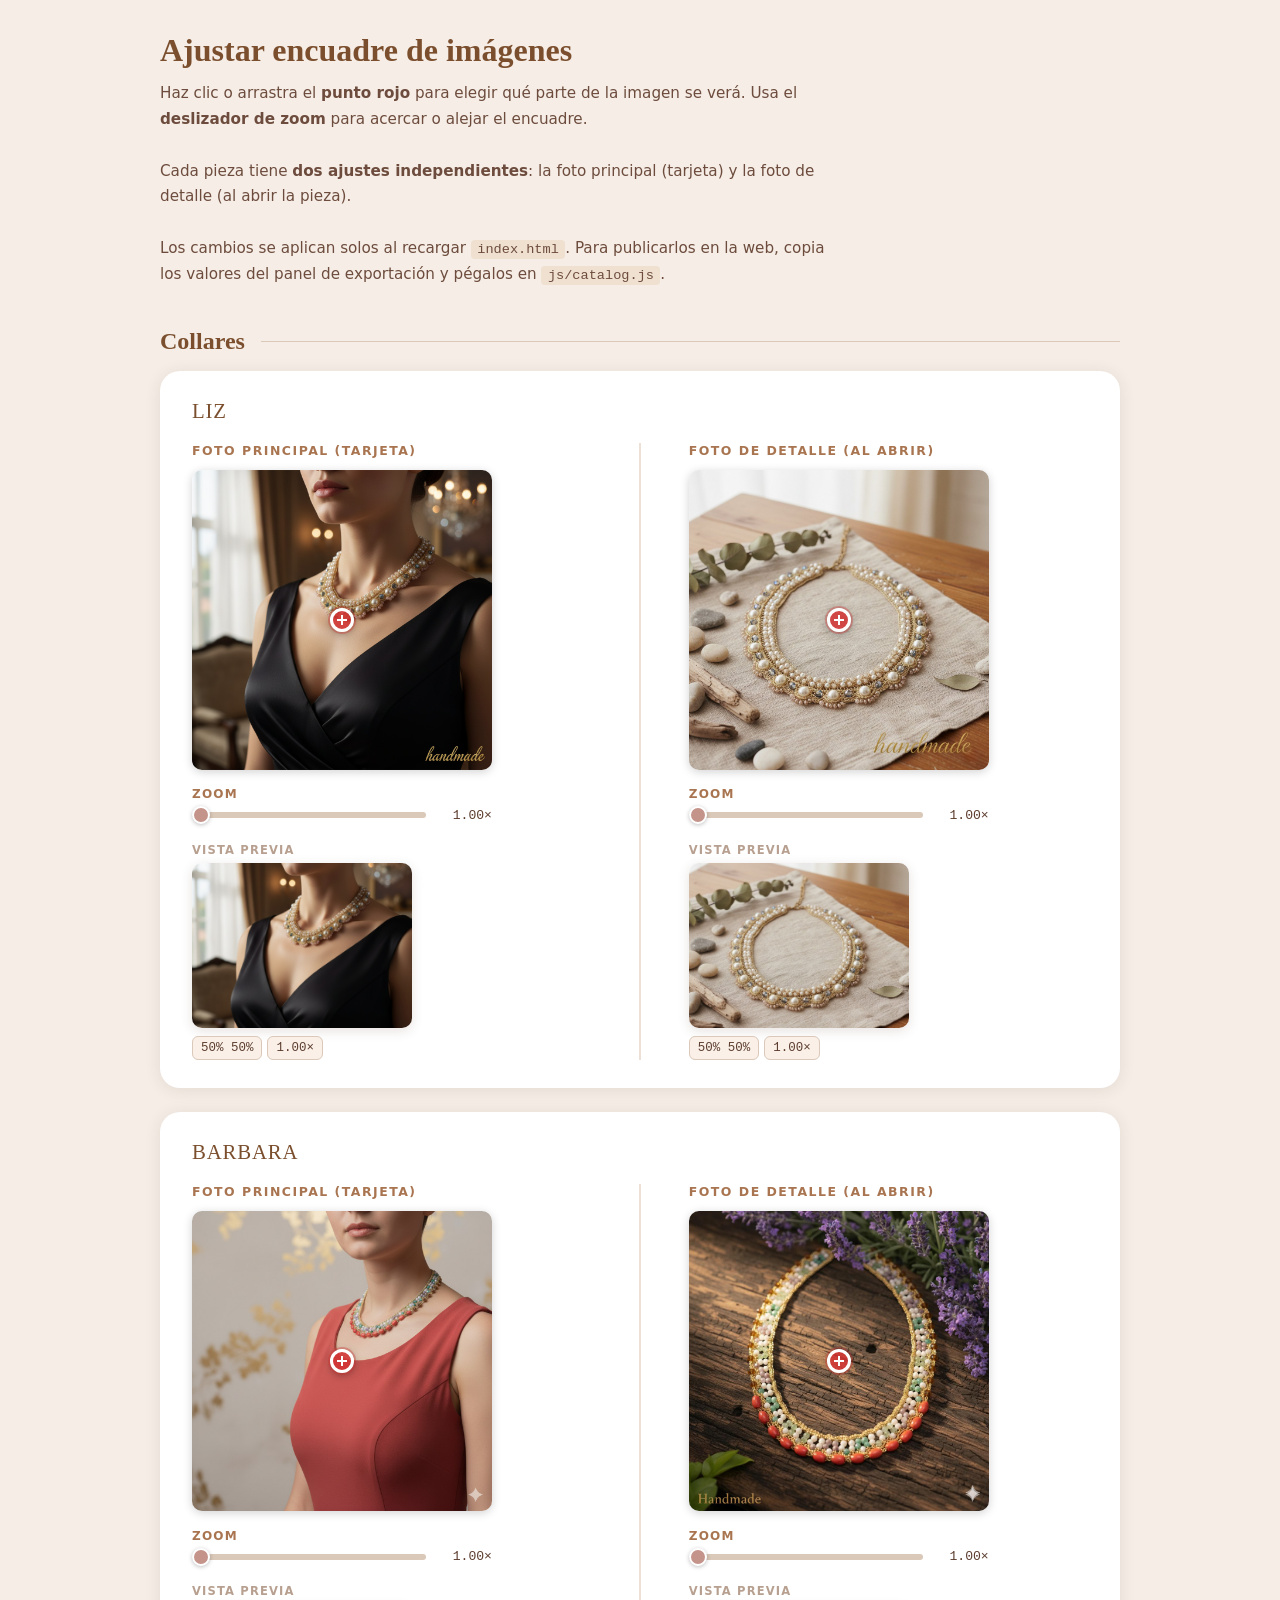
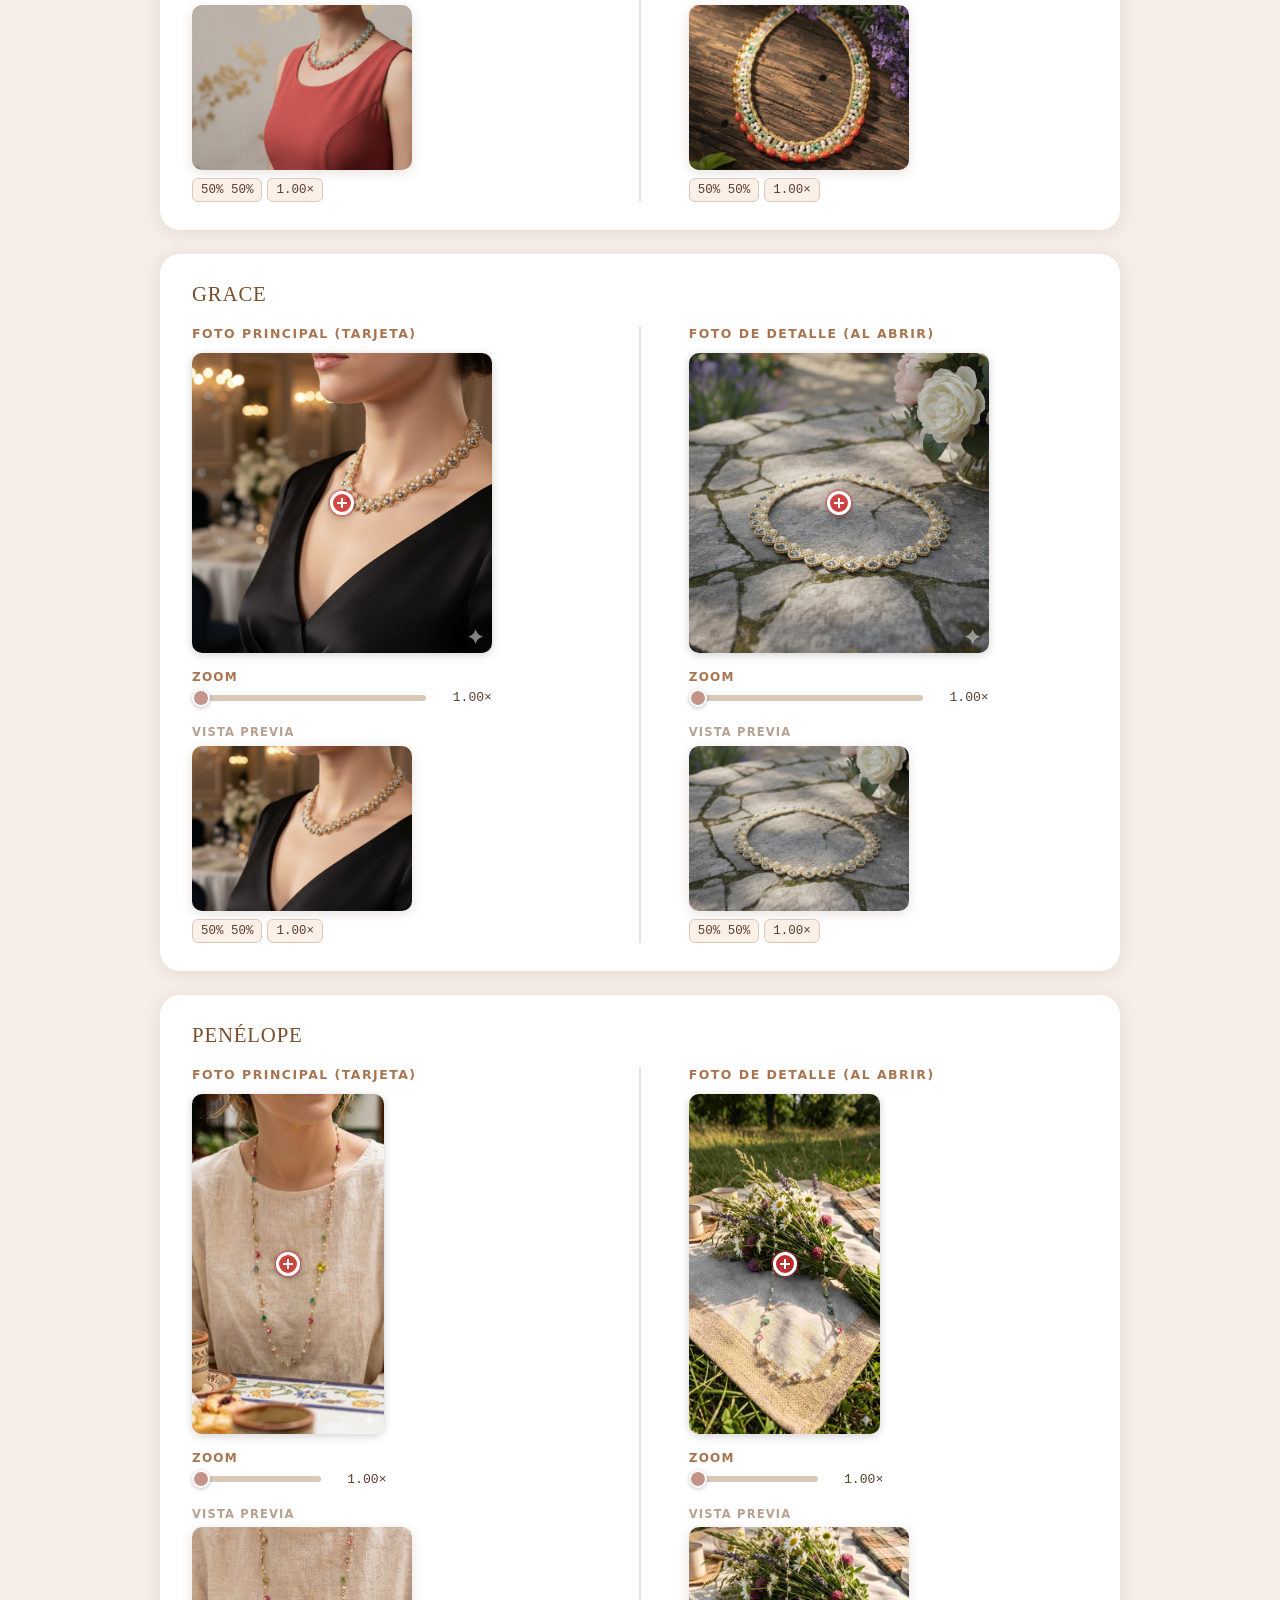
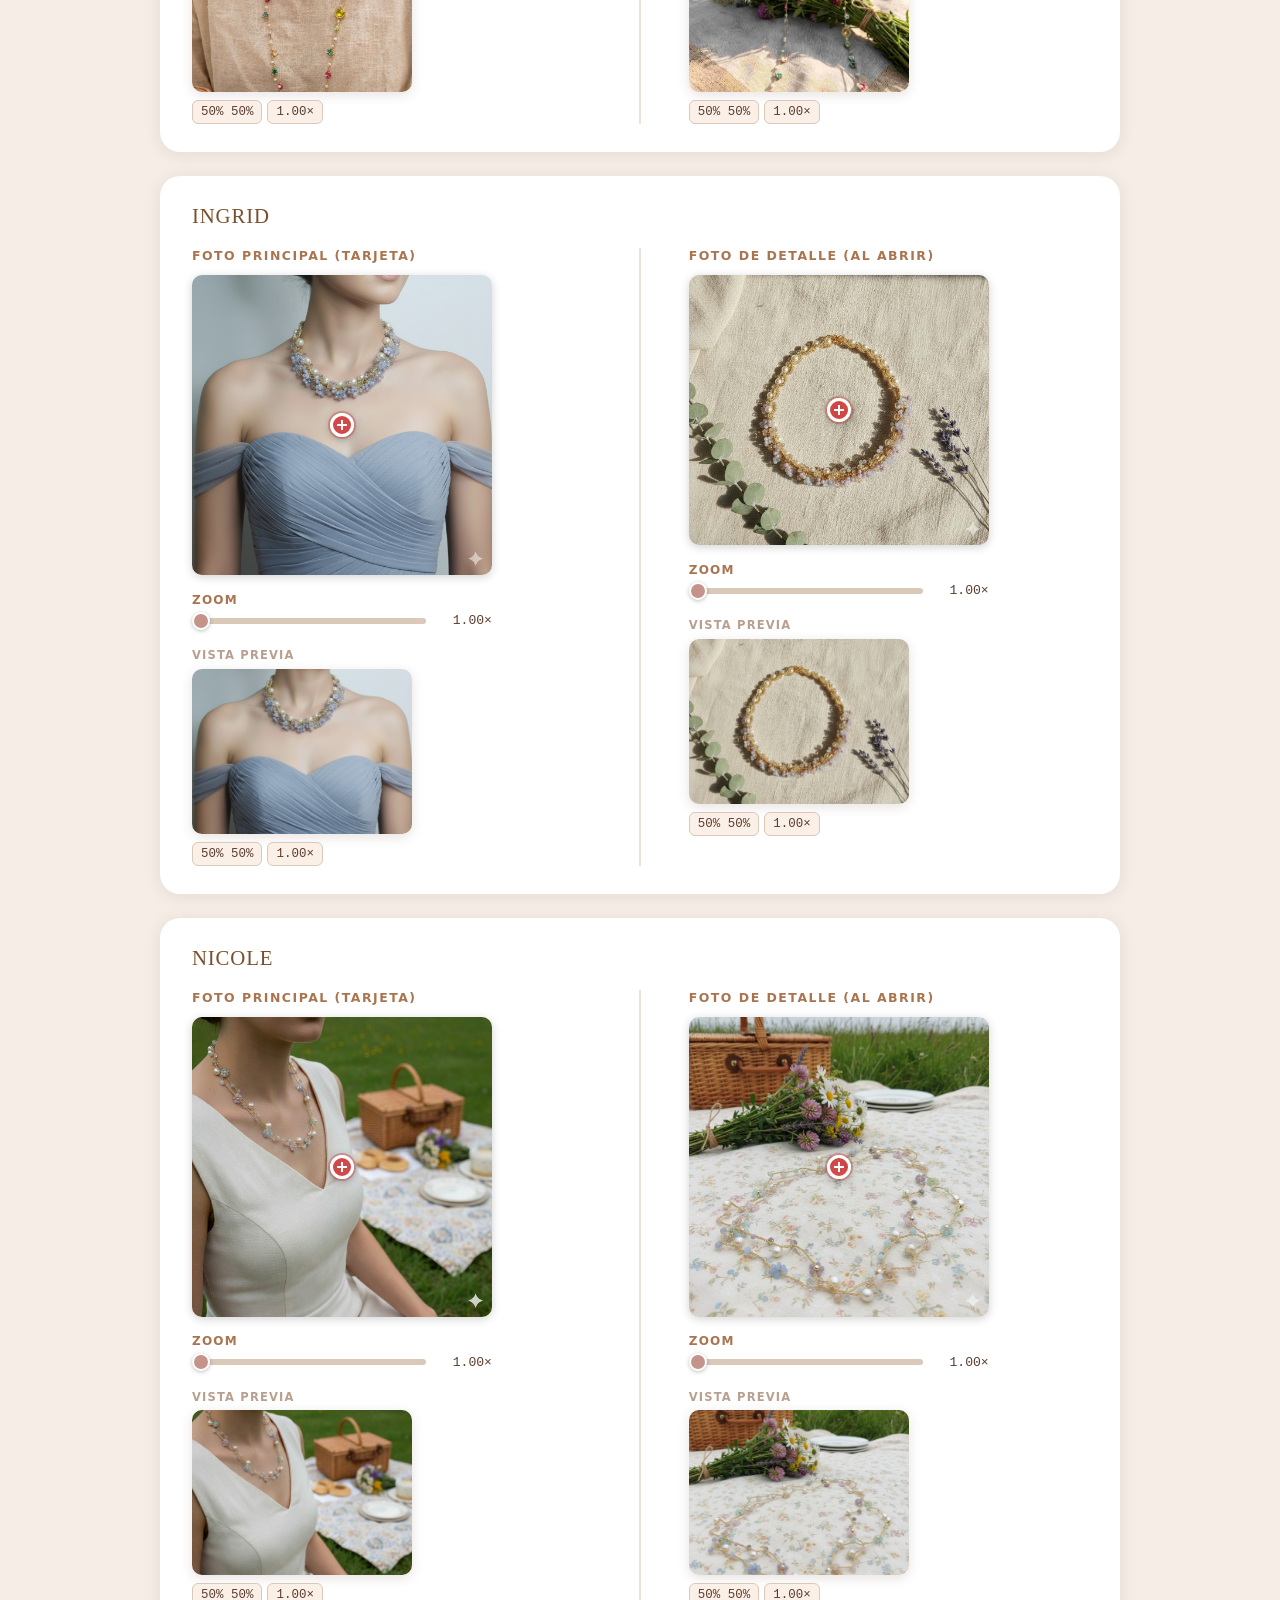
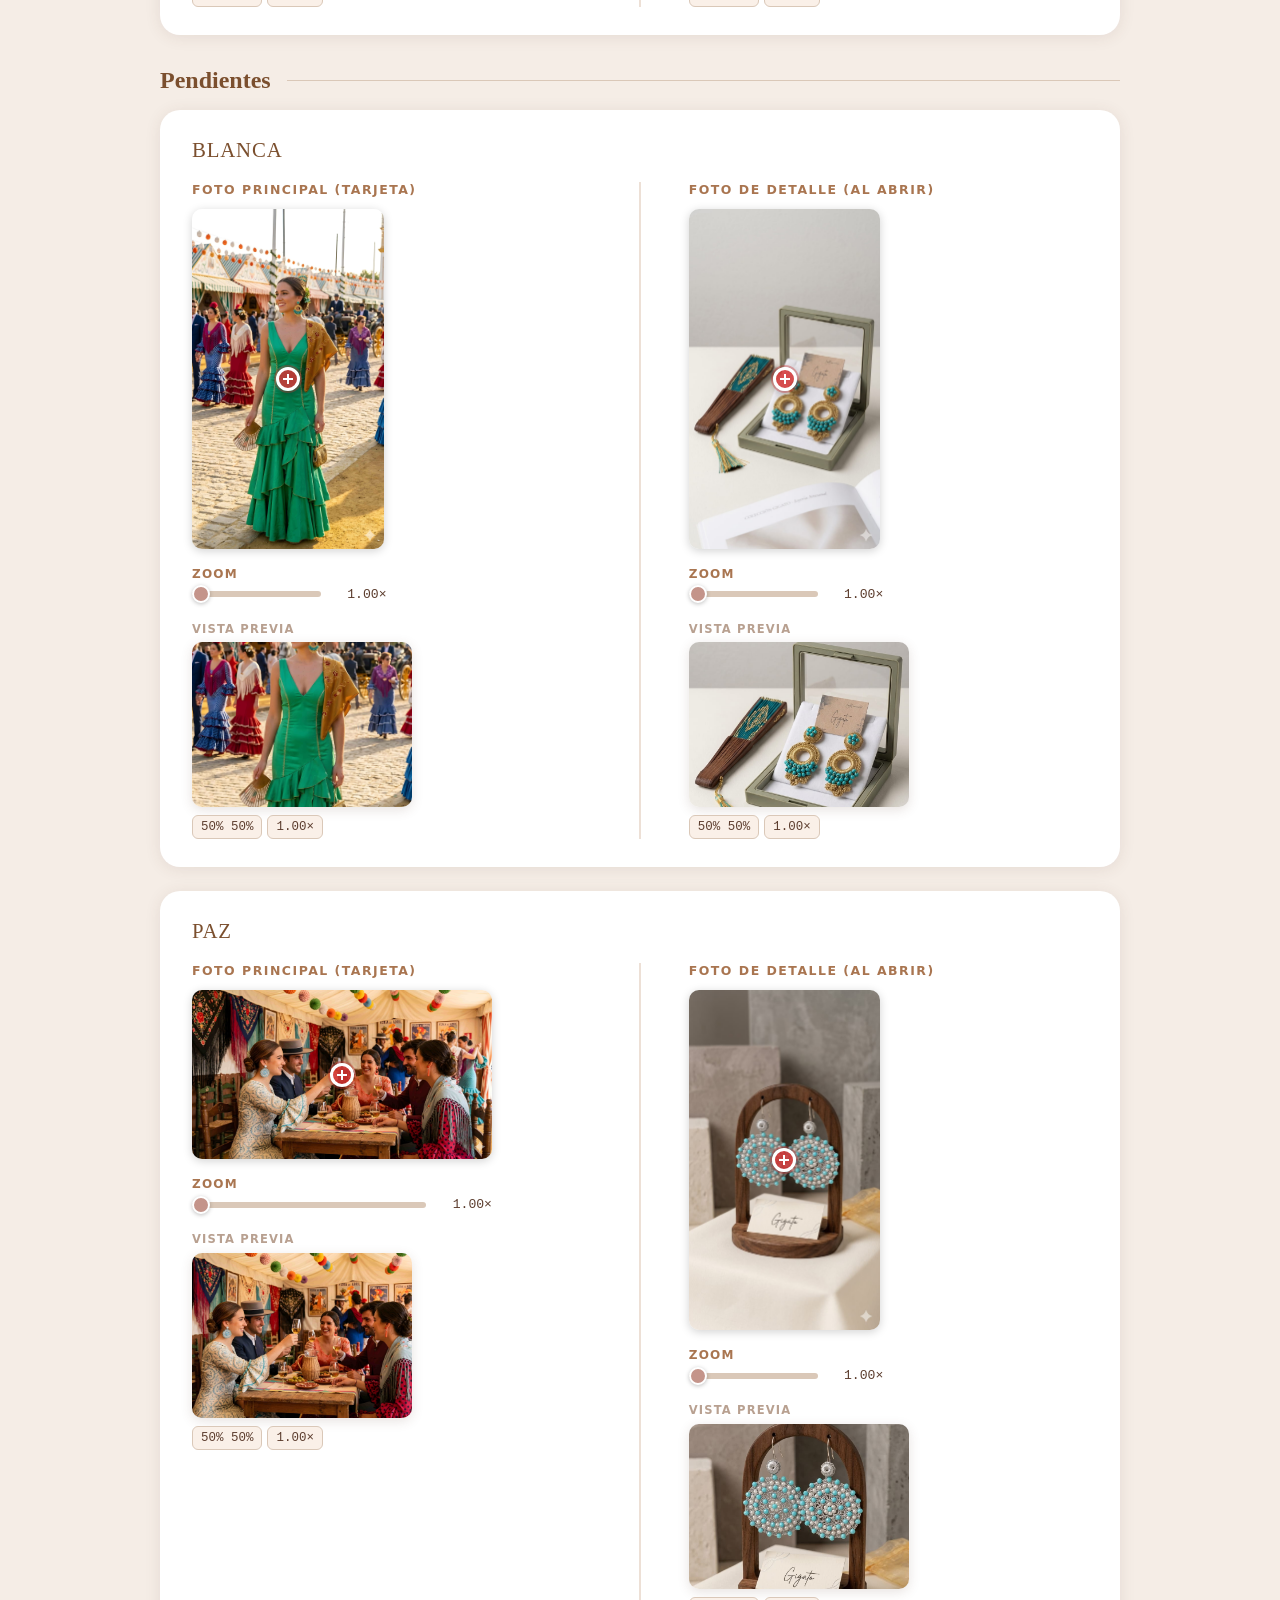
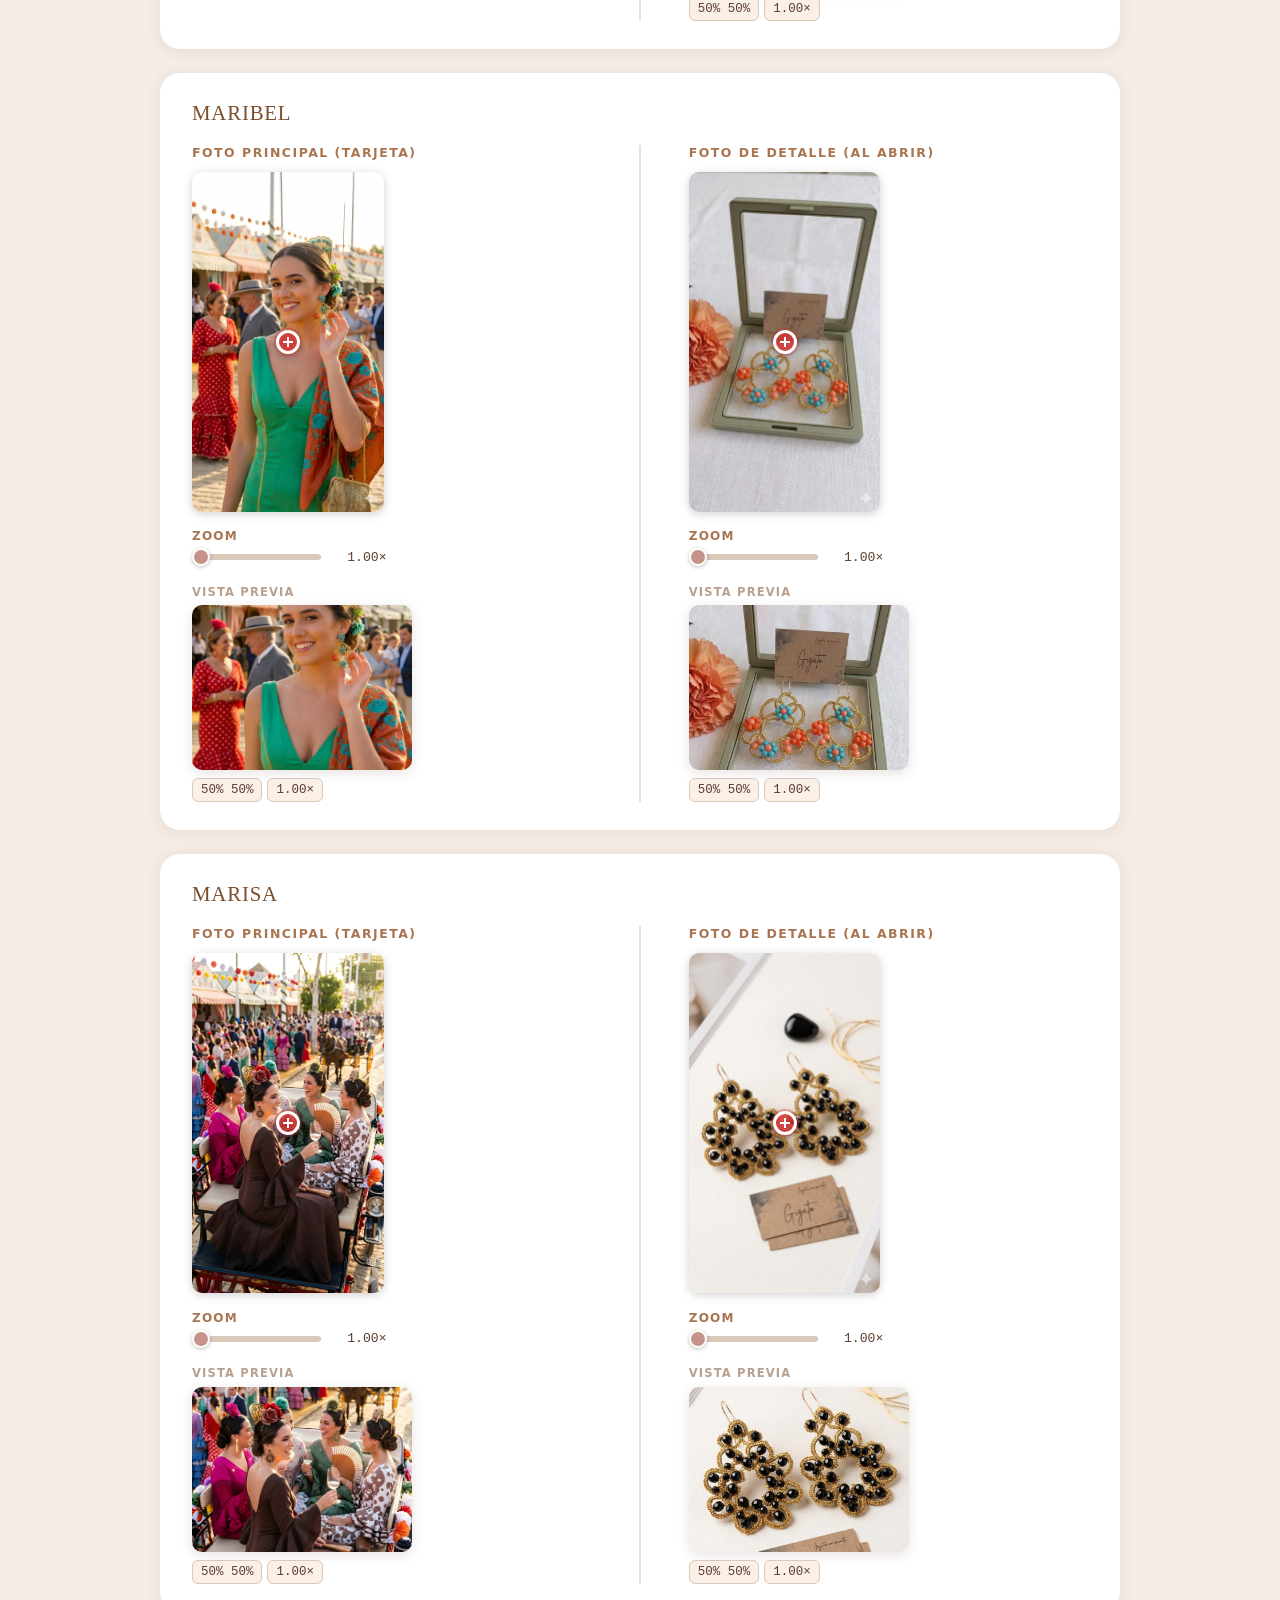
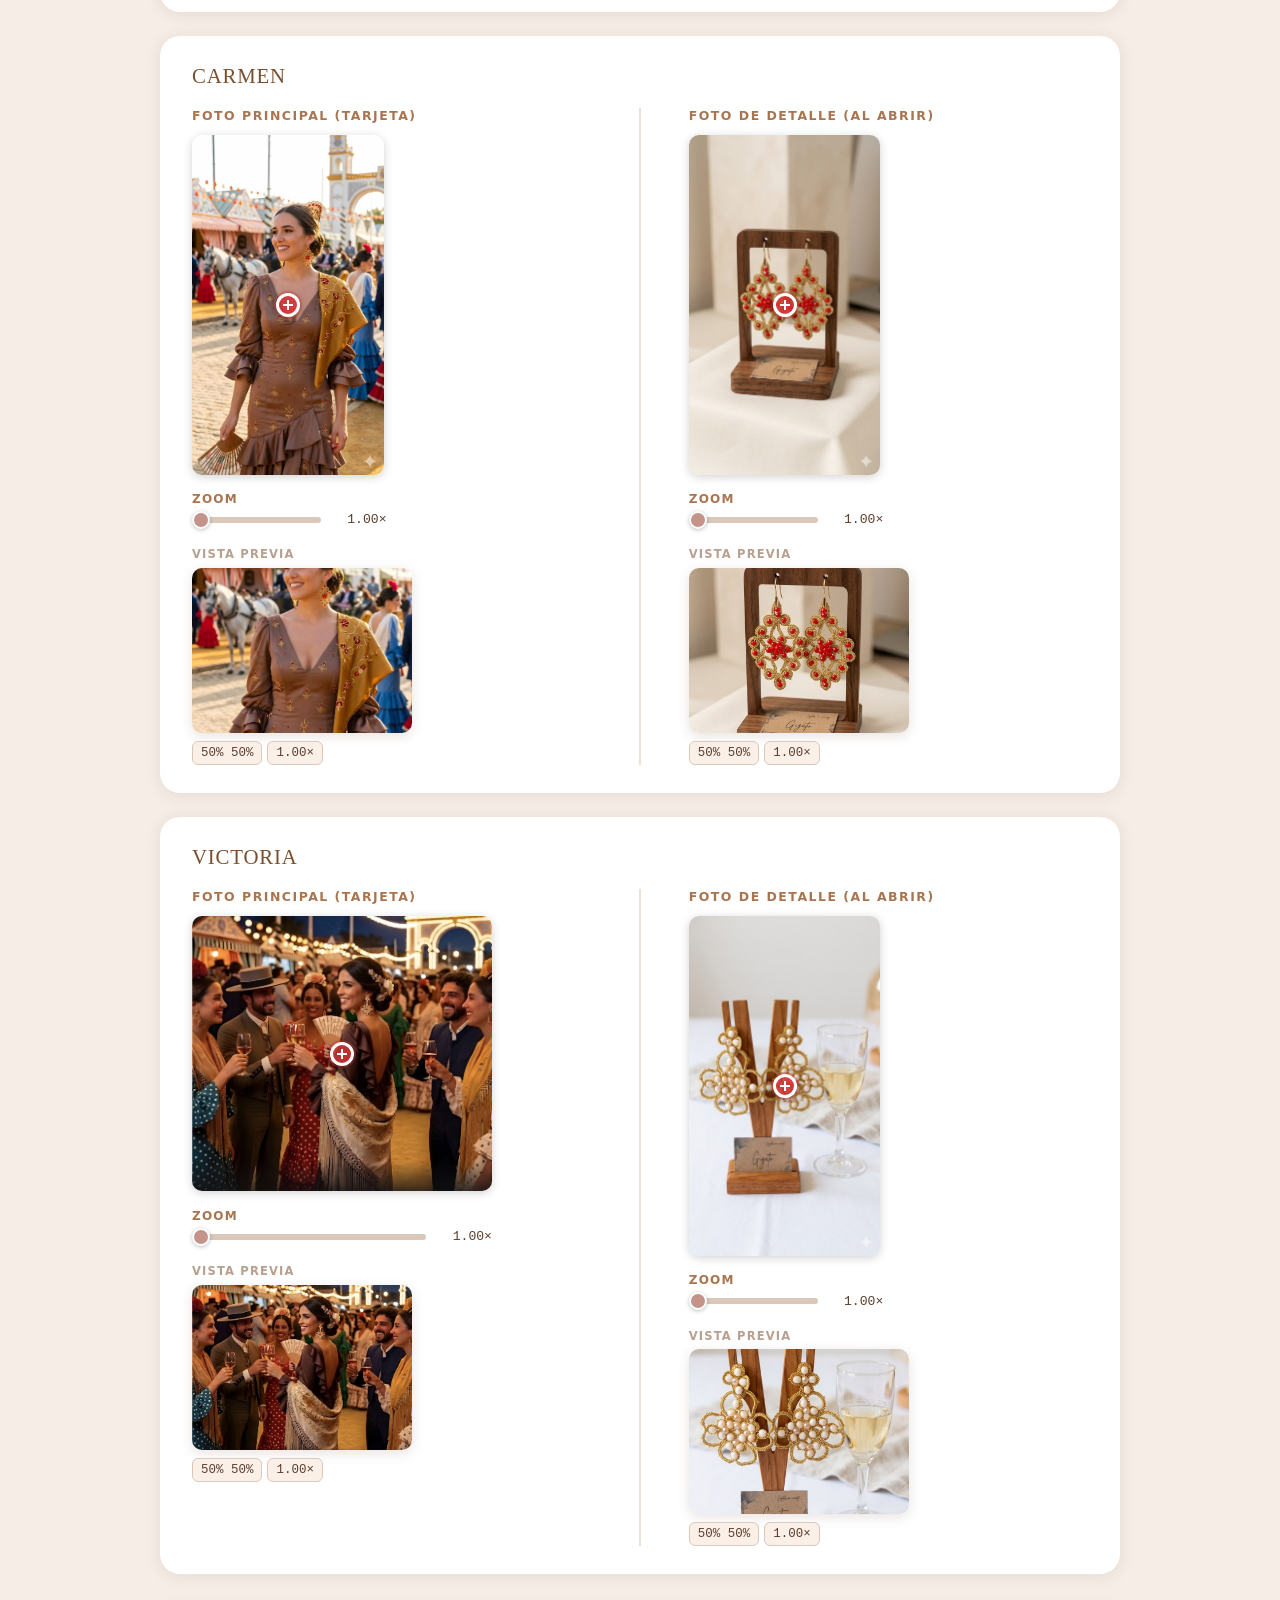
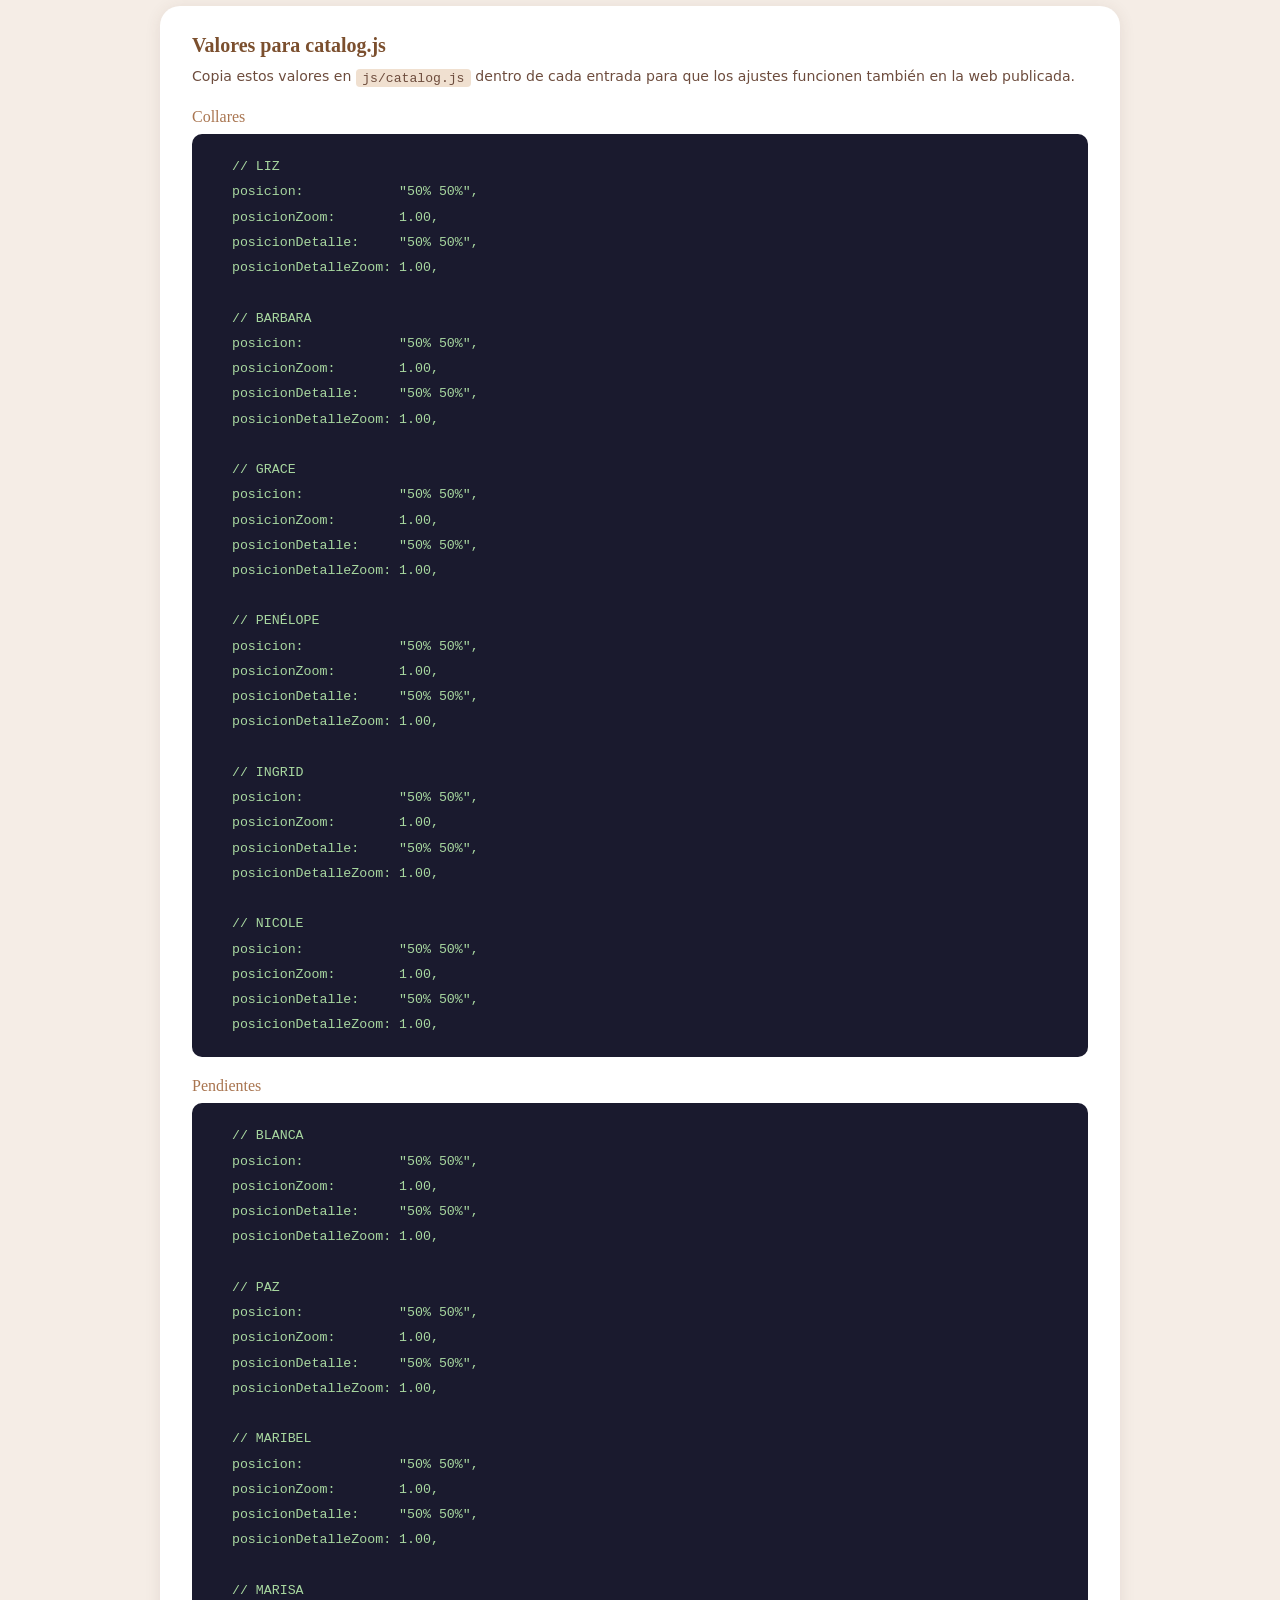
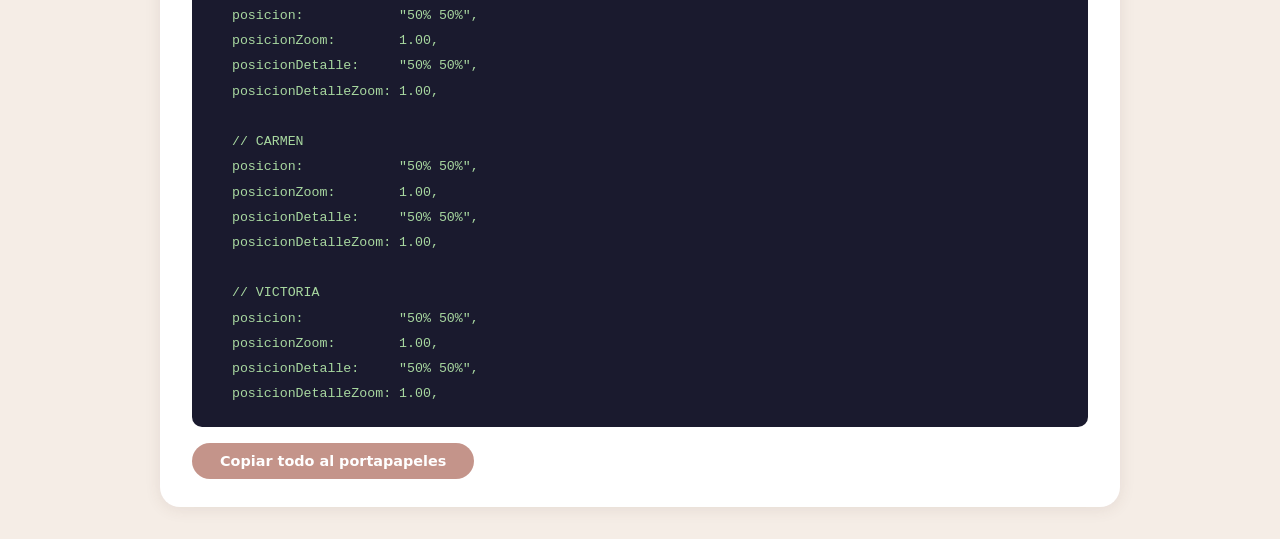
==== commit bbd43580: "Ajustados parámetros de Penélope" ====
--- a/ajustar-fotos.html
+++ b/ajustar-fotos.html
@@ -336,11 +336,11 @@
   <script>
     const COLLARES_FOTOS = [
       { id: "liz",      nombre: "LIZ",      main: "images/collares/liz-main.jpg",      detalle: "images/collares/liz-detalle.jpg" },
-      { id: "barbara",  nombre: "BARBARA",  main: "images/collares/barbara-main.png",  detalle: "images/collares/barbara-detalle.png" },
-      { id: "grace",    nombre: "GRACE",    main: "images/collares/grace-main.png",    detalle: "images/collares/grace-detalle.png" },
-      { id: "penelope", nombre: "PENÉLOPE", main: "images/collares/penelope-main.png", detalle: "images/collares/penelope-detalle.png" },
-      { id: "ingrid",   nombre: "INGRID",   main: "images/collares/ingrid-main.png",   detalle: "images/collares/ingrid-detalle.png" },
-      { id: "nicole",   nombre: "NICOLE",   main: "images/collares/nicole-main.png",   detalle: "images/collares/nicole-detalle.png" },
+      { id: "barbara",  nombre: "BARBARA",  main: "images/collares/barbara-main.jpg",  detalle: "images/collares/barbara-detalle.jpg" },
+      { id: "grace",    nombre: "GRACE",    main: "images/collares/grace-main.jpg",    detalle: "images/collares/grace-detalle.jpg" },
+      { id: "penelope", nombre: "PENÉLOPE", main: "images/collares/penelope-main.jpg", detalle: "images/collares/penelope-detalle.jpg" },
+      { id: "ingrid",   nombre: "INGRID",   main: "images/collares/ingrid-main.jpg",   detalle: "images/collares/ingrid-detalle.jpg" },
+      { id: "nicole",   nombre: "NICOLE",   main: "images/collares/nicole-main.jpg",   detalle: "images/collares/nicole-detalle.jpg" },
     ];
 
     const PENDIENTES_FOTOS = [
